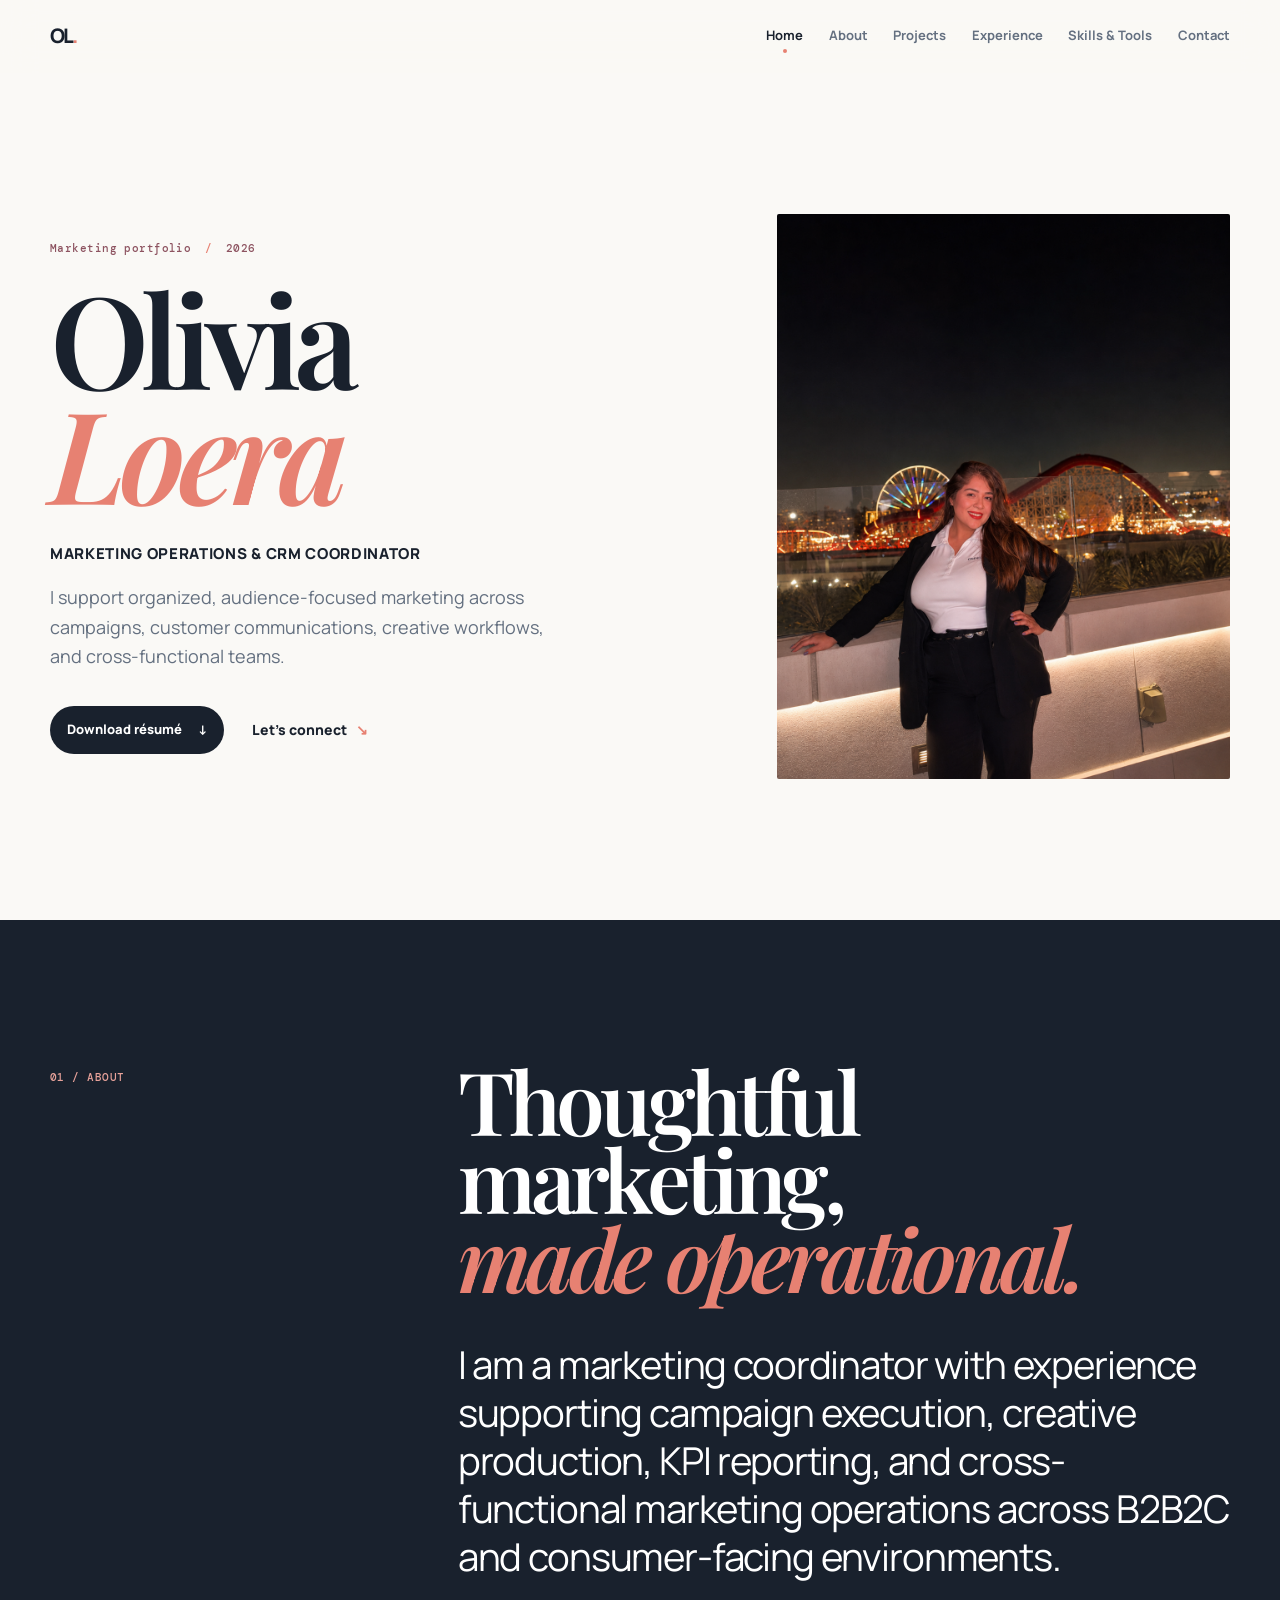
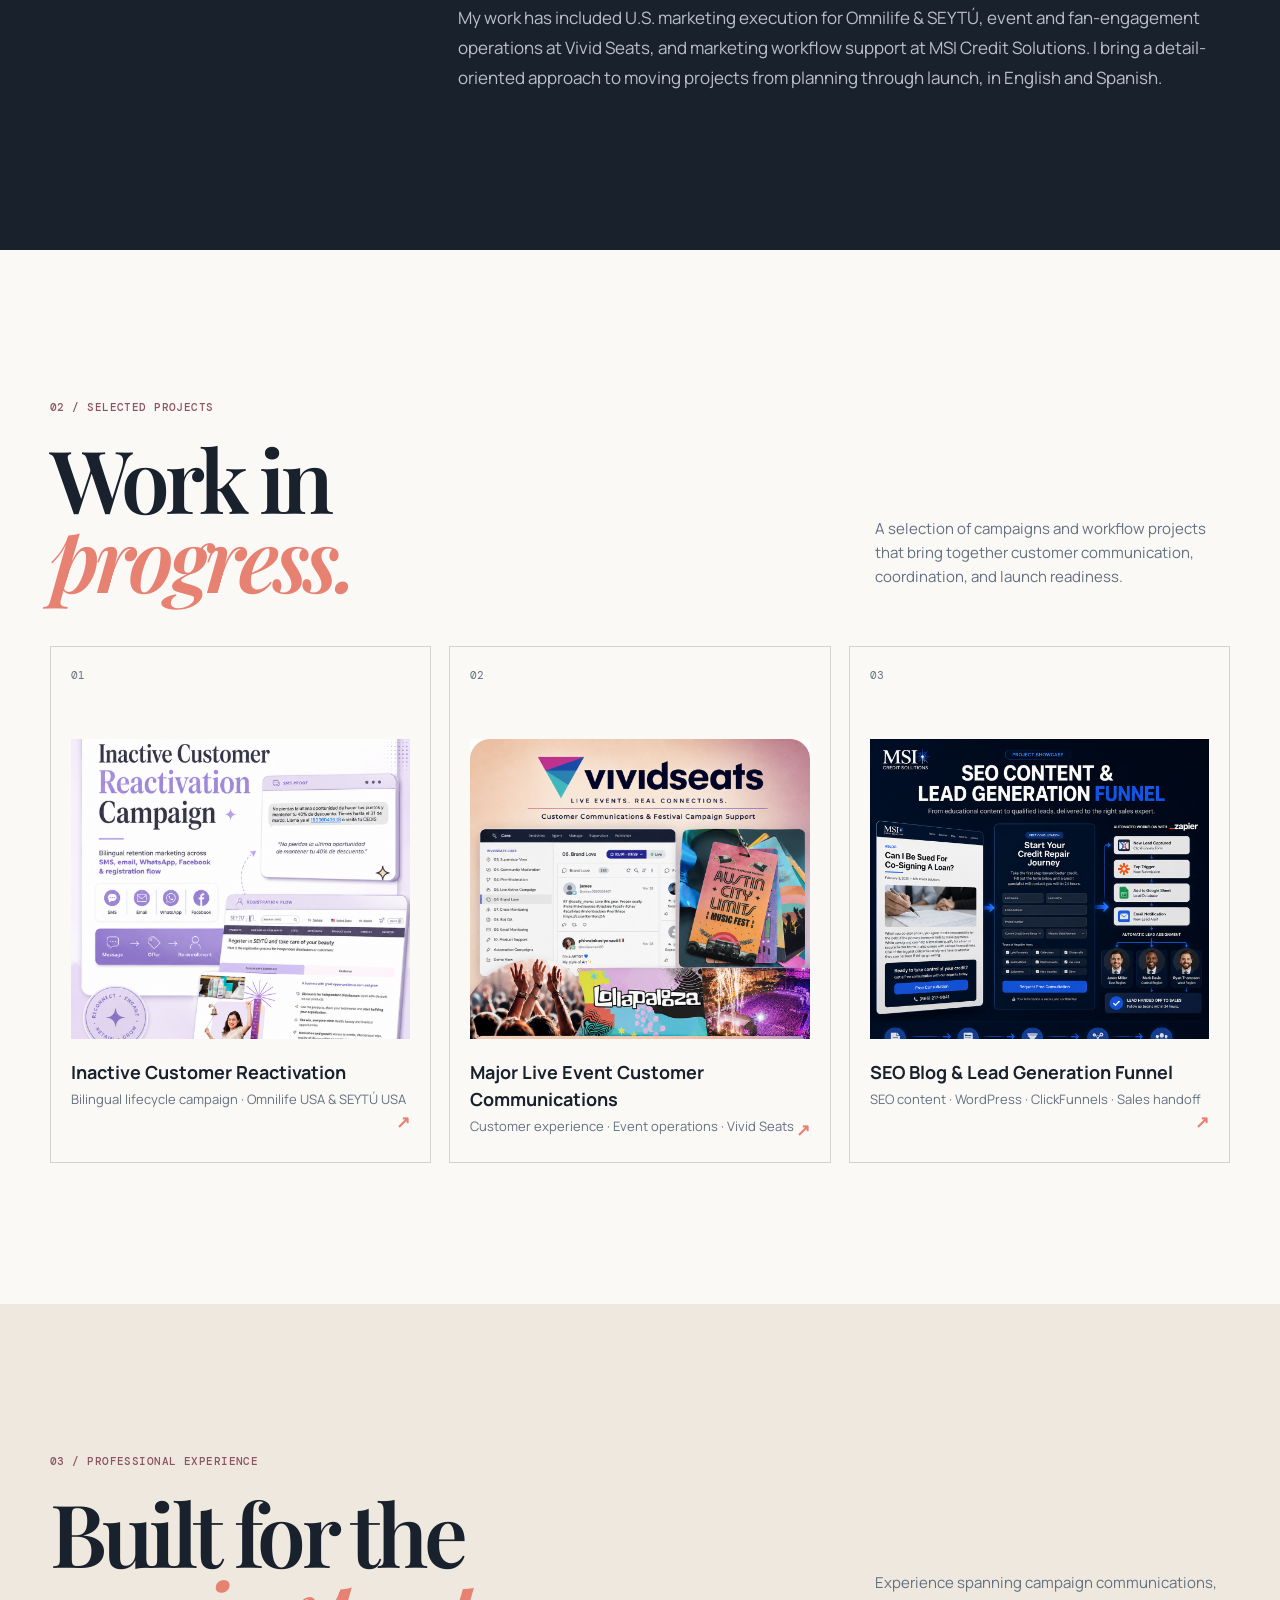
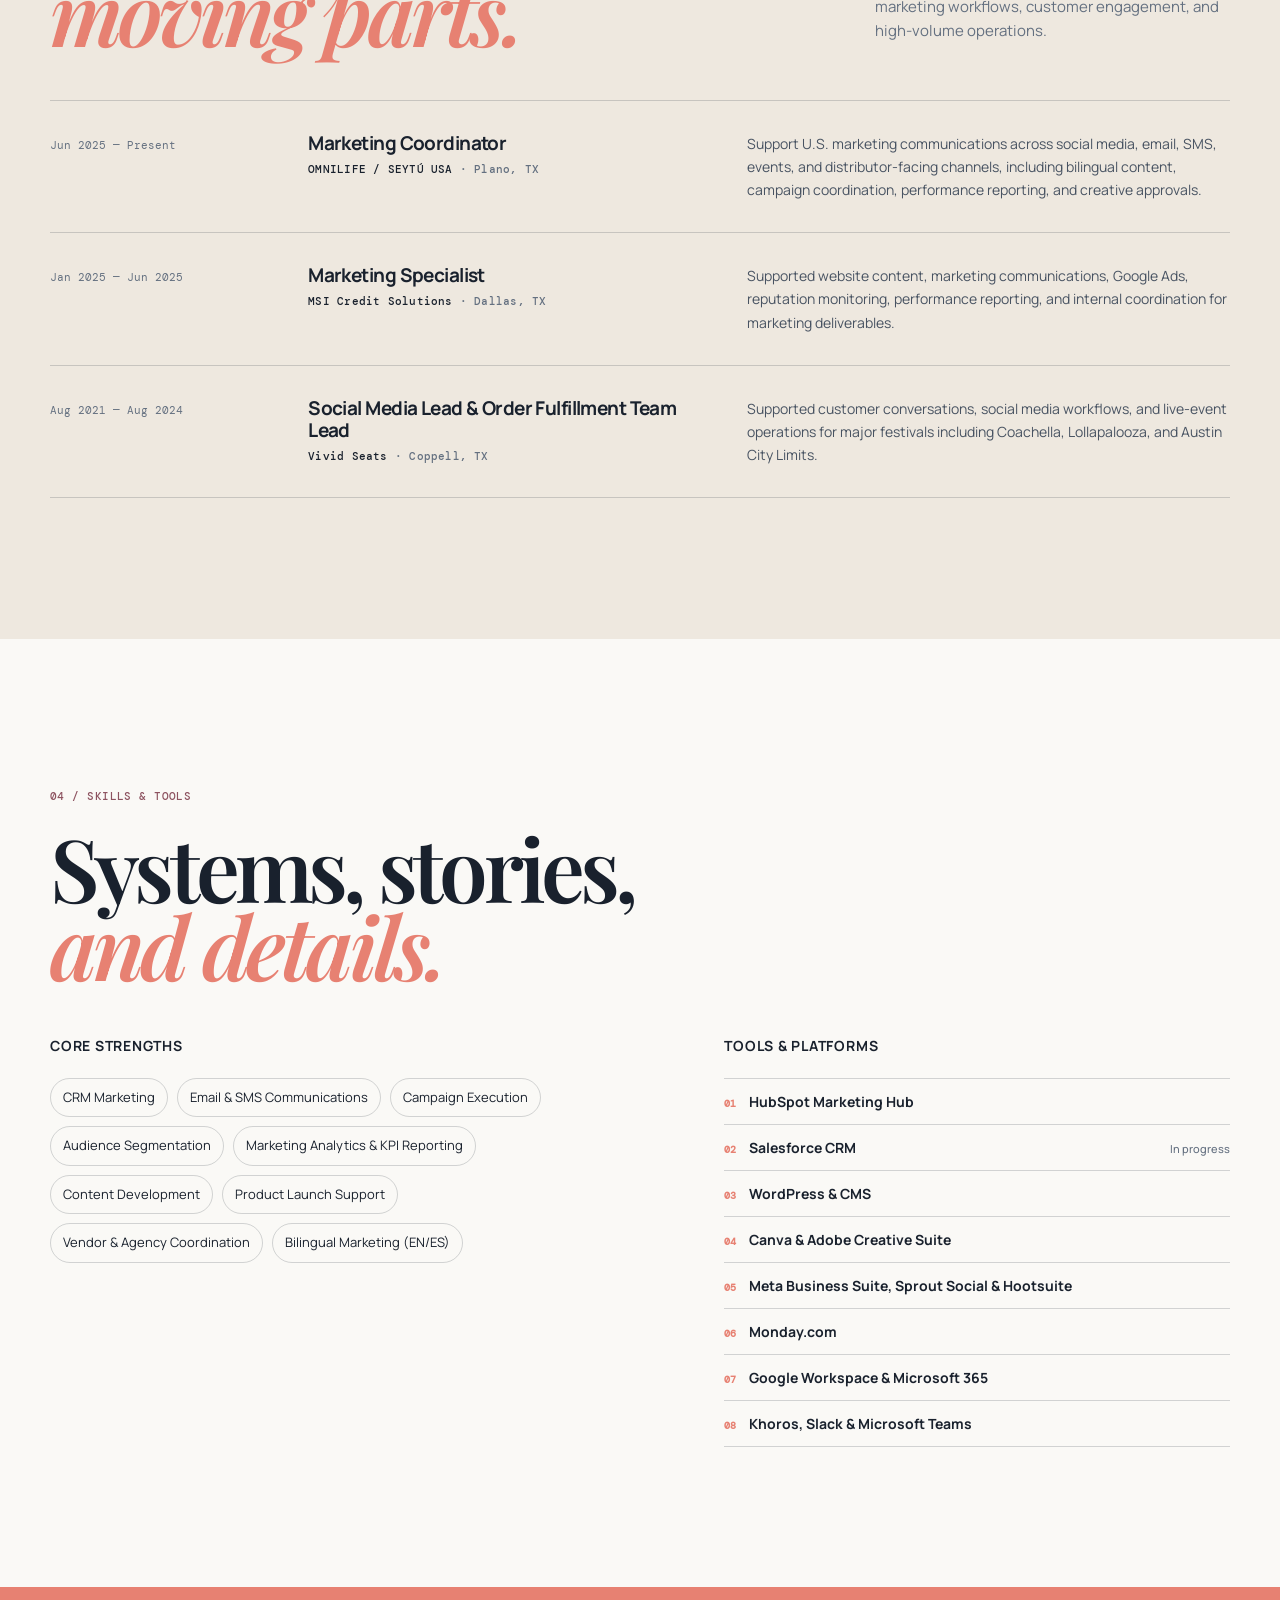
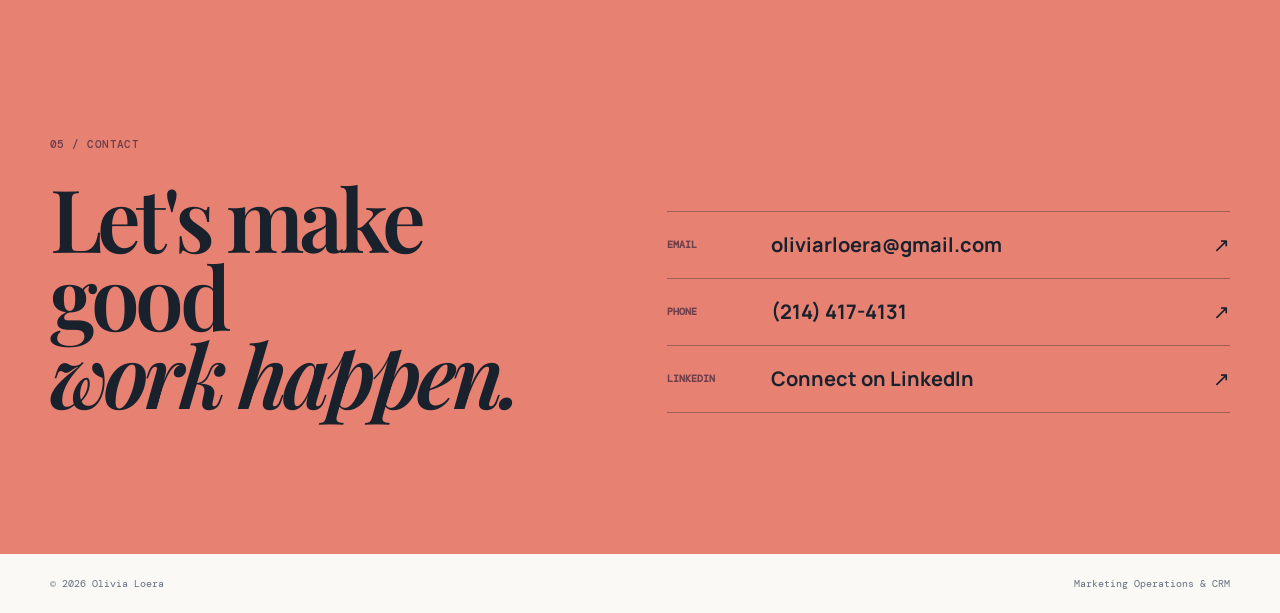
==== index.html @ 96cd4640 "Add files via upload" ====
<!doctype html>
<html lang="en">
  <head>
    <meta charset="UTF-8" />
    <meta name="viewport" content="width=device-width, initial-scale=1.0" />
    <meta
      name="description"
      content="Portfolio of Olivia Loera, Marketing Operations & CRM Coordinator."
    />
    <title>Olivia Loera | Marketing Operations & CRM Coordinator</title>
    <link rel="preconnect" href="https://fonts.googleapis.com" />
    <link rel="preconnect" href="https://fonts.gstatic.com" crossorigin />
    <link
      href="https://fonts.googleapis.com/css2?family=DM+Mono:wght@400;500&family=Manrope:wght@400;500;600;700;800&family=Playfair+Display:ital,wght@0,600;0,700;1,600&display=swap"
      rel="stylesheet"
    />
    <link rel="stylesheet" href="styles.css" />
    <script src="script.js" defer></script>
  </head>
  <body>
    <a class="skip-link" href="#home">Skip to content</a>

    <header class="site-header">
      <nav class="nav shell" aria-label="Main navigation">
        <a class="wordmark" href="#home" aria-label="Olivia Loera home">OL<span>.</span></a>
        <button class="menu-button" type="button" aria-expanded="false" aria-controls="nav-links">
          <span class="sr-only">Open menu</span>
          <span></span><span></span>
        </button>
        <div class="nav-links" id="nav-links">
          <a class="active" href="#home">Home</a>
          <a href="#about">About</a>
          <a href="#projects">Projects</a>
          <a href="#experience">Experience</a>
          <a href="#skills">Skills &amp; Tools</a>
          <a href="#contact">Contact</a>
        </div>
      </nav>
    </header>

    <main>
      <section class="hero shell section" id="home">
        <div class="hero-copy">
          <p class="eyebrow">Marketing portfolio <span aria-hidden="true">/</span> 2026</p>
          <h1>Olivia<br /><em>Loera</em></h1>
          <p class="hero-title">Marketing Operations &amp; CRM Coordinator</p>
          <p class="hero-summary">
            I support organized, audience-focused marketing across campaigns, customer communications,
            creative workflows, and cross-functional teams.
          </p>
          <div class="hero-actions">
            <a class="button button-dark" href="assets/Olivia-Loera-Resume.pdf" download>Download résumé <span aria-hidden="true">↓</span></a>
            <a class="text-link" href="#contact">Let's connect <span aria-hidden="true">↘</span></a>
          </div>
        </div>
        <div class="portrait-photo">
          <img src="assets/olivia-loera-home-photo.png" alt="Olivia Loera at a nighttime event" />
        </div>
      </section>

      <section class="about section section-ink" id="about">
        <div class="shell section-grid">
          <p class="section-number">01 / ABOUT</p>
          <div>
            <h2>Thoughtful marketing,<br /><em>made operational.</em></h2>
            <p class="large-copy">
              I am a marketing coordinator with experience supporting campaign execution, creative production,
              KPI reporting, and cross-functional marketing operations across B2B2C and consumer-facing environments.
            </p>
            <p class="body-copy">
              My work has included U.S. marketing execution for Omnilife &amp; SEYTÚ, event and fan-engagement operations
              at Vivid Seats, and marketing workflow support at MSI Credit Solutions. I bring a detail-oriented approach
              to moving projects from planning through launch, in English and Spanish.
            </p>
          </div>
        </div>
      </section>

      <section class="projects shell section" id="projects">
        <div class="section-heading">
          <div>
            <p class="section-number">02 / SELECTED PROJECTS</p>
            <h2>Work in<br /><em>progress.</em></h2>
          </div>
          <p class="section-intro">A selection of campaigns and workflow projects that bring together customer communication, coordination, and launch readiness.</p>
        </div>
        <div class="project-grid">
          <a class="project-card project-card-one" href="projects/inactive-customer-reactivation.html">
            <p class="project-index">01</p>
            <div class="project-image"><img src="assets/inactive-customer-project-cover.png" alt="Inactive Customer Reactivation Campaign cover with SMS, channel icons and registration flow" /></div>
            <h3>Inactive Customer Reactivation</h3>
            <p>Bilingual lifecycle campaign · Omnilife USA &amp; SEYTÚ USA <b aria-hidden="true">↗</b></p>
          </a>
          <a class="project-card project-card-two" href="projects/project-two.html">
            <p class="project-index">02</p>
            <div class="project-image"><img src="assets/vivid-project-cover.png" alt="Vivid Seats customer communications and festival campaign support collage" /></div>
            <h3>Major Live Event Customer Communications</h3>
            <p>Customer experience · Event operations · Vivid Seats <b aria-hidden="true">↗</b></p>
          </a>
          <a class="project-card project-card-three" href="projects/project-three.html">
            <p class="project-index">03</p>
            <div class="project-image"><img src="assets/msi-project-cover.png" alt="MSI Credit Solutions SEO content and lead generation funnel cover" /></div>
            <h3>SEO Blog &amp; Lead Generation Funnel</h3>
            <p>SEO content · WordPress · ClickFunnels · Sales handoff <b aria-hidden="true">↗</b></p>
          </a>
        </div>
      </section>

      <section class="experience section section-sand" id="experience">
        <div class="shell">
          <div class="section-heading experience-heading">
            <div>
              <p class="section-number">03 / PROFESSIONAL EXPERIENCE</p>
              <h2>Built for the<br /><em>moving parts.</em></h2>
            </div>
            <p class="section-intro">Experience spanning campaign communications, marketing workflows, customer engagement, and high-volume operations.</p>
          </div>
          <div class="experience-list">
            <article class="experience-item">
              <p class="experience-date">Jun 2025 — Present</p>
              <div>
                <h3>Marketing Coordinator</h3>
                <p class="company">OMNILIFE / SEYTÚ USA <span>· Plano, TX</span></p>
              </div>
              <p class="experience-summary">Support U.S. marketing communications across social media, email, SMS, events, and distributor-facing channels, including bilingual content, campaign coordination, performance reporting, and creative approvals.</p>
            </article>
            <article class="experience-item">
              <p class="experience-date">Jan 2025 — Jun 2025</p>
              <div>
                <h3>Marketing Specialist</h3>
                <p class="company">MSI Credit Solutions <span>· Dallas, TX</span></p>
              </div>
              <p class="experience-summary">Supported website content, marketing communications, Google Ads, reputation monitoring, performance reporting, and internal coordination for marketing deliverables.</p>
            </article>
            <article class="experience-item">
              <p class="experience-date">Aug 2021 — Aug 2024</p>
              <div>
                <h3>Social Media Lead &amp; Order Fulfillment Team Lead</h3>
                <p class="company">Vivid Seats <span>· Coppell, TX</span></p>
              </div>
              <p class="experience-summary">Supported customer conversations, social media workflows, and live-event operations for major festivals including Coachella, Lollapalooza, and Austin City Limits.</p>
            </article>
          </div>
        </div>
      </section>

      <section class="skills shell section" id="skills">
        <div class="section-heading">
          <div>
            <p class="section-number">04 / SKILLS &amp; TOOLS</p>
            <h2>Systems, stories,<br /><em>and details.</em></h2>
          </div>
        </div>
        <div class="skills-layout">
          <div class="skill-column">
            <h3>Core strengths</h3>
            <ul class="tag-list">
              <li>CRM Marketing</li><li>Email &amp; SMS Communications</li><li>Campaign Execution</li>
              <li>Audience Segmentation</li><li>Marketing Analytics &amp; KPI Reporting</li>
              <li>Content Development</li><li>Product Launch Support</li><li>Vendor &amp; Agency Coordination</li>
              <li>Bilingual Marketing (EN/ES)</li>
            </ul>
          </div>
          <div class="skill-column">
            <h3>Tools &amp; platforms</h3>
            <ul class="tool-list">
              <li><span>01</span> HubSpot Marketing Hub</li>
              <li><span>02</span> Salesforce CRM <small>In progress</small></li>
              <li><span>03</span> WordPress &amp; CMS</li>
              <li><span>04</span> Canva &amp; Adobe Creative Suite</li>
              <li><span>05</span> Meta Business Suite, Sprout Social &amp; Hootsuite</li>
              <li><span>06</span> Monday.com</li>
              <li><span>07</span> Google Workspace &amp; Microsoft 365</li>
              <li><span>08</span> Khoros, Slack &amp; Microsoft Teams</li>
            </ul>
          </div>
        </div>
      </section>

      <section class="contact section section-coral" id="contact">
        <div class="shell contact-grid">
          <div>
            <p class="section-number">05 / CONTACT</p>
            <h2>Let's make good<br /><em>work happen.</em></h2>
          </div>
          <div class="contact-links">
            <a href="mailto:oliviarloera@gmail.com"><span>Email</span>oliviarloera@gmail.com <b aria-hidden="true">↗</b></a>
            <a href="tel:+12144174131"><span>Phone</span>(214) 417-4131 <b aria-hidden="true">↗</b></a>
            <a href="https://www.linkedin.com/in/olivialoera/" target="_blank" rel="noreferrer"><span>LinkedIn</span>Connect on LinkedIn <b aria-hidden="true">↗</b></a>
          </div>
        </div>
      </section>
    </main>

    <footer class="footer shell"><span>© <span id="year"></span> Olivia Loera</span><span>Marketing Operations &amp; CRM</span></footer>
  </body>
</html>
---- styles.css ----
:root { --ink:#19212d; --paper:#faf9f6; --sand:#eee8df; --coral:#e78172; --plum:#8d5360; --line:rgba(25,33,45,.18); --muted:#647080; }
* { box-sizing:border-box; }
html { scroll-behavior:smooth; scroll-padding-top:88px; }
body { margin:0; background:var(--paper); color:var(--ink); font-family:Manrope,Arial,sans-serif; font-size:16px; line-height:1.5; }
a { color:inherit; text-decoration:none; }
.shell { width:min(1180px, calc(100% - 48px)); margin-inline:auto; }
.section { padding-block:clamp(84px, 11vw, 154px); }
.skip-link { position:absolute; left:-999px; top:0; z-index:10; background:var(--ink); color:white; padding:12px 16px; }
.skip-link:focus { left:12px; top:12px; }
.site-header { position:sticky; z-index:5; top:0; background:rgba(250,249,246,.9); border-bottom:1px solid transparent; backdrop-filter:blur(16px); }
.site-header.scrolled { border-color:var(--line); }
.nav { min-height:72px; display:flex; align-items:center; justify-content:space-between; gap:20px; }
.wordmark { font-weight:800; letter-spacing:-.1em; font-size:20px; }.wordmark span { color:var(--coral); }
.nav-links { display:flex; align-items:center; gap:clamp(14px,2vw,28px); font-size:13px; font-weight:700; }.nav-links a { color:var(--muted); padding-block:7px; position:relative; }.nav-links a::after { content:""; width:4px; height:4px; background:transparent; border-radius:50%; position:absolute; bottom:0; left:50%; transform:translateX(-50%); }.nav-links a.active { color:var(--ink); }.nav-links a.active::after { background:var(--coral); }
.menu-button { display:none; }
.hero { min-height:calc(100vh - 72px); display:grid; grid-template-columns:1.15fr .85fr; align-items:center; gap:clamp(46px,9vw,140px); }
.eyebrow,.section-number { font-family:"DM Mono",monospace; font-size:11px; font-weight:500; letter-spacing:.04em; }.eyebrow { color:var(--plum); margin:0 0 24px; }.eyebrow span { color:var(--coral); margin-inline:6px; }
h1,h2,h3,p { margin-top:0; }h1,h2 { font-family:"Playfair Display",Georgia,serif; font-weight:600; letter-spacing:-.055em; line-height:.9; }h1 { font-size:clamp(68px,10vw,142px); margin-bottom:32px; }h1 em,h2 em { color:var(--coral); font-style:italic; }h2 { font-size:clamp(45px,6.8vw,88px); margin-bottom:0; }
.hero-title { font-size:15px; font-weight:800; text-transform:uppercase; letter-spacing:.045em; margin-bottom:18px; }.hero-summary { max-width:520px; color:var(--muted); font-size:18px; line-height:1.65; }.hero-actions { display:flex; align-items:center; gap:28px; margin-top:34px; }.button { display:inline-flex; gap:16px; align-items:center; padding:14px 17px; border-radius:100px; font-size:13px; font-weight:800; }.button-dark { background:var(--ink); color:#fff; }.button-dark:hover { background:var(--plum); }.text-link { font-weight:800; font-size:14px; }.text-link span { color:var(--coral); margin-left:6px; }
.portrait-photo { aspect-ratio:4/5; max-height:610px; border-radius:2px; overflow:hidden; background:#d5d8d6; }.portrait-photo img { display:block; width:100%; height:100%; object-fit:cover; object-position:52% 56%; }
.section-ink { background:var(--ink); color:white; }.section-grid { display:grid; grid-template-columns:1fr 2.1fr; gap:40px; }.section-number { margin:8px 0 0; color:var(--plum); }.section-ink .section-number { color:#e8a29a; }.large-copy { font-size:clamp(24px,3vw,40px); letter-spacing:-.03em; line-height:1.25; max-width:900px; margin:45px 0 22px; }.body-copy { max-width:760px; color:#b9c0c9; font-size:17px; line-height:1.75; }
.section-heading { display:flex; align-items:end; justify-content:space-between; gap:48px; margin-bottom:50px; }.section-heading .section-number { margin-bottom:24px; }.section-intro { max-width:355px; margin:0 0 7px; color:var(--muted); font-size:15px; line-height:1.6; }
.project-grid { display:grid; grid-template-columns:repeat(3,1fr); gap:18px; }.project-card { display:block; border:1px solid var(--line); padding:20px; min-width:0; transition:transform .2s ease, box-shadow .2s ease; }.project-card:hover { transform:translateY(-5px); box-shadow:7px 7px 0 var(--ink); }.project-index { font-family:"DM Mono",monospace; font-size:11px; margin-bottom:55px; color:var(--muted); }.project-empty,.project-image { aspect-ratio:1.13; display:flex; flex-direction:column; justify-content:space-between; padding:18px; margin-bottom:20px; overflow:hidden; }.project-card-one .project-image { padding:0; background:#e6b5a5; }.project-image img { width:100%; height:100%; object-fit:cover; object-position:center; }.project-card-two .project-empty { background:#b6c6c2; }.project-card-three .project-empty { background:#d9c3a4; }.project-empty span { font-family:"DM Mono",monospace; font-size:10px; text-transform:uppercase; letter-spacing:.06em; }.project-empty strong { font-family:"Playfair Display",Georgia,serif; font-weight:600; line-height:.9; letter-spacing:-.05em; font-size:clamp(34px,4vw,55px); }.project-card h3 { font-size:18px; margin-bottom:4px; }.project-card > p:last-child { margin:0; font-size:13px; color:var(--muted); }.project-card > p:last-child b { color:var(--coral); float:right; font-size:17px; }
.case-page { background:var(--ink); color:white; min-height:100vh; }.case-page .site-header { background:rgba(25,33,45,.9); }.case-page .nav-links a,.case-page .wordmark { color:white; }.case-page .wordmark span { color:var(--coral); }.case-page .nav-links a::after { background:transparent; }.case-page .nav-links a:hover { color:#e8a29a; }.case-back { display:inline-flex; align-items:center; gap:9px; margin:44px 0 clamp(38px,7vw,88px); color:#d6dce2; font-family:"DM Mono",monospace; font-size:11px; }.case-back:hover { color:#e8a29a; }.case-hero { display:grid; grid-template-columns:.8fr 1.4fr 1fr; gap:clamp(25px,4vw,60px); padding-bottom:clamp(44px,7vw,86px); border-bottom:1px solid rgba(255,255,255,.22); }.case-hero .section-number { color:#e8a29a; margin:7px 0 0; }.case-hero h1 { font-size:clamp(45px,6.5vw,94px); margin:0; }.case-hero h1 em { color:#e8a29a; }.case-lead { color:#c7ced6; line-height:1.75; font-size:16px; margin:0; align-self:end; }.case-facts { display:grid; grid-template-columns:repeat(3,1fr); gap:30px; padding-block:36px; border-bottom:1px solid rgba(255,255,255,.22); }.case-facts span,.case-footer span,.case-journey span { display:block; color:#e8a29a; font-family:"DM Mono",monospace; font-size:10px; letter-spacing:.06em; text-transform:uppercase; margin-bottom:12px; }.case-facts p,.case-footer p { color:#d7dce2; font-size:14px; line-height:1.65; margin:0; }.case-role { display:grid; grid-template-columns:.8fr 2.4fr; gap:30px; padding-block:38px; border-bottom:1px solid rgba(255,255,255,.22); }.case-role h2 { font-family:"DM Mono",monospace; font-size:10px; letter-spacing:.06em; text-transform:uppercase; color:#e8a29a; margin:0; }.case-role ul { padding-left:19px; margin:0; display:grid; grid-template-columns:repeat(2,1fr); gap:12px 30px; color:#d7dce2; font-size:14px; line-height:1.6; }.case-journey { padding-block:38px; border-bottom:1px solid rgba(255,255,255,.22); }.case-journey strong { display:block; font-size:clamp(18px,2.3vw,28px); line-height:1.4; letter-spacing:-.035em; }.case-journey b { color:#e8a29a; margin-inline:8px; }.case-assets { display:grid; grid-template-columns:.7fr 1.3fr; gap:28px; padding-block:46px; }.case-assets figure { margin:0; }.case-assets img { width:100%; max-height:500px; display:block; object-fit:cover; object-position:top; }.case-assets .sms-asset img { object-fit:contain; background:#8b63dd; }.case-assets figcaption { color:#abb5c0; font-size:12px; line-height:1.55; margin-top:11px; }.case-footer { display:grid; grid-template-columns:1fr 1fr; gap:52px; border-top:1px solid rgba(255,255,255,.22); padding:37px 0 80px; }.coming-soon { min-height:calc(100vh - 72px); display:grid; place-items:center; text-align:center; }.coming-soon .section-number { color:#e8a29a; }.coming-soon h1 { font-size:clamp(58px,9vw,122px); margin:20px 0; }.coming-soon p { max-width:470px; color:#c7ced6; margin-inline:auto; }.coming-soon .button { margin-top:20px; background:#e8a29a; color:var(--ink); }
.case-results { display:grid; grid-template-columns:1.45fr 1fr 1fr; gap:18px; padding-block:46px; border-bottom:1px solid rgba(255,255,255,.22); }.case-results span,.case-message span { display:block; color:#e8a29a; font-family:"DM Mono",monospace; font-size:10px; letter-spacing:.06em; text-transform:uppercase; margin-bottom:15px; }.case-results h2,.case-message h2 { font-size:clamp(30px,4vw,55px); margin:0; }.case-results h2 em,.case-message h2 em { color:#e8a29a; }.result-card { padding:23px; background:#e8a29a; color:var(--ink); align-self:end; }.result-card strong { display:block; font-family:"Playfair Display",Georgia,serif; letter-spacing:-.06em; font-size:clamp(48px,6vw,75px); line-height:.9; }.result-card p { font-size:12px; font-weight:800; line-height:1.4; margin:13px 0 0; }.case-message { display:grid; grid-template-columns:.9fr 1.5fr; gap:50px; padding-block:46px; border-bottom:1px solid rgba(255,255,255,.22); }.case-message > div:last-child > p { color:#d7dce2; line-height:1.75; font-size:15px; margin:0; }.case-message blockquote { border-left:2px solid #e8a29a; color:white; font-family:"Playfair Display",Georgia,serif; font-size:clamp(18px,2vw,25px); font-style:italic; line-height:1.35; margin:28px 0 0; padding-left:20px; }
.visual-placeholder-grid { grid-template-columns:repeat(2,1fr); }.visual-placeholder { min-height:330px; border:1px dashed rgba(255,255,255,.34); background:linear-gradient(135deg, rgba(232,162,154,.18), rgba(255,255,255,.06)); padding:24px; display:flex; flex-direction:column; justify-content:space-between; }.visual-placeholder span { color:#e8a29a; font-family:"DM Mono",monospace; font-size:10px; letter-spacing:.06em; text-transform:uppercase; }.visual-placeholder strong { display:block; max-width:330px; font-family:"Playfair Display",Georgia,serif; font-size:clamp(32px,4vw,58px); font-weight:600; letter-spacing:-.055em; line-height:.95; }.visual-placeholder figcaption { color:#c7ced6; font-size:13px; line-height:1.55; margin:0; }
.vivid-visuals { grid-template-columns:1fr 1fr; align-items:start; }.vivid-visuals .wide-visual { grid-column:1 / -1; }.vivid-visuals img { border:1px solid rgba(255,255,255,.14); background:white; }.vivid-visuals .wide-visual img { max-height:620px; }.workflow-card { border:1px solid rgba(255,255,255,.22); background:linear-gradient(135deg, rgba(232,162,154,.2), rgba(255,255,255,.055)); padding:28px; }.workflow-card span { display:block; color:#e8a29a; font-family:"DM Mono",monospace; font-size:10px; letter-spacing:.06em; text-transform:uppercase; margin-bottom:18px; }.workflow-card h2 { font-size:clamp(33px,4vw,58px); margin-bottom:22px; }.workflow-card h2 em { color:#e8a29a; }.workflow-path { color:white; font-weight:800; line-height:1.5; margin-bottom:26px; }.workflow-card ol { list-style:none; counter-reset:workflow; padding:0; margin:0; display:grid; gap:15px; }.workflow-card li { counter-increment:workflow; display:grid; grid-template-columns:34px 1fr; gap:13px; }.workflow-card li::before { content:counter(workflow, decimal-leading-zero); color:#e8a29a; font-family:"DM Mono",monospace; font-size:11px; margin-top:3px; }.workflow-card strong { display:block; font-size:14px; margin-bottom:3px; }.workflow-card p { color:#c7ced6; font-size:13px; line-height:1.55; margin:0; }
.section-sand { background:var(--sand); }.experience-list { border-top:1px solid var(--line); }.experience-item { display:grid; grid-template-columns:.75fr 1.35fr 1.6fr; gap:32px; padding:31px 0; border-bottom:1px solid var(--line); }.experience-date { color:var(--muted); font-family:"DM Mono",monospace; font-size:11px; margin:5px 0 0; }.experience-item h3 { font-size:19px; letter-spacing:-.03em; line-height:1.2; margin-bottom:6px; }.company { font-family:"DM Mono",monospace; font-size:11px; font-weight:500; letter-spacing:.02em; margin:0; }.company span { color:var(--muted); }.experience-summary { margin:0; color:#485362; font-size:14px; line-height:1.65; }
.skills-layout { display:grid; grid-template-columns:1.05fr .95fr; gap:clamp(40px,9vw,150px); }.skill-column h3 { font-size:14px; text-transform:uppercase; letter-spacing:.055em; margin-bottom:22px; }.tag-list { display:flex; flex-wrap:wrap; gap:9px; padding:0; margin:0; list-style:none; }.tag-list li { border:1px solid var(--line); border-radius:100px; font-size:13px; padding:9px 12px; }.tool-list { list-style:none; padding:0; margin:0; border-top:1px solid var(--line); }.tool-list li { display:flex; align-items:baseline; gap:13px; border-bottom:1px solid var(--line); padding:12px 0; font-size:14px; font-weight:700; }.tool-list span { font-family:"DM Mono",monospace; color:var(--coral); font-size:10px; }.tool-list small { color:var(--muted); font-size:11px; font-weight:500; margin-left:auto; }
.section-coral { background:var(--coral); }.contact-grid { display:grid; grid-template-columns:1fr 1.05fr; gap:80px; }.section-coral .section-number { color:#693d4a; margin-bottom:25px; }.section-coral h2 em { color:var(--ink); }.contact-links { align-self:end; border-top:1px solid rgba(25,33,45,.35); }.contact-links a { display:grid; grid-template-columns:90px 1fr auto; gap:14px; align-items:center; padding:18px 0; border-bottom:1px solid rgba(25,33,45,.35); font-weight:700; font-size:clamp(15px,1.7vw,20px); }.contact-links span { font-family:"DM Mono",monospace; font-size:10px; text-transform:uppercase; color:#6e3f4b; }.contact-links b { font-weight:500; }.contact-links a:hover { color:white; }
.footer { display:flex; justify-content:space-between; padding-block:22px; font-family:"DM Mono",monospace; font-size:10px; color:var(--muted); }
.sr-only { position:absolute; width:1px; height:1px; overflow:hidden; clip:rect(0,0,0,0); white-space:nowrap; }
@media (max-width:760px) { .shell { width:min(100% - 36px, 600px); }.nav { min-height:64px; }.menu-button { display:flex; border:0; background:none; padding:8px 0 8px 8px; flex-direction:column; gap:5px; }.menu-button span:not(.sr-only) { display:block; width:22px; height:1.5px; background:var(--ink); }.nav-links { display:none; position:absolute; top:64px; left:0; right:0; background:var(--paper); padding:16px 18px 20px; border-bottom:1px solid var(--line); flex-direction:column; align-items:flex-start; gap:8px; }.nav-links.open { display:flex; }.nav-links a::after { left:-9px; bottom:50%; transform:translateY(50%); }.hero { grid-template-columns:1fr; min-height:auto; gap:48px; padding-block:62px 84px; }.hero-copy { max-width:540px; }.portrait-photo { width:100%; max-width:500px; justify-self:end; }.section-grid,.contact-grid { grid-template-columns:1fr; gap:25px; }.section-heading { display:block; }.section-heading .section-intro { margin-top:24px; }.project-grid { grid-template-columns:1fr; }.project-card { display:grid; grid-template-columns:42px 1fr; column-gap:14px; }.project-index { grid-row:1/4; margin:2px 0 0; }.project-empty,.project-image { margin-bottom:17px; }.project-card h3,.project-card > p:last-child { grid-column:2; }.project-case-study { margin-top:48px; padding:26px 20px; }.case-study-intro,.case-study-facts,.case-study-role,.case-assets,.case-study-footer { grid-template-columns:1fr; gap:22px; }.case-study-intro { padding-bottom:32px; }.case-study-facts,.case-study-role { padding-block:28px; }.case-study-role ul { grid-template-columns:1fr; }.journey b { display:block; height:8px; opacity:0; }.case-assets { padding-block:32px; }.experience-item { grid-template-columns:1fr; gap:12px; padding:26px 0; }.experience-date { margin:0; }.skills-layout { grid-template-columns:1fr; gap:44px; }.contact-links a { grid-template-columns:1fr auto; }.contact-links span { grid-column:1/-1; margin-bottom:-11px; }.footer { flex-direction:column; gap:6px; }.section { padding-block:76px; } }
@media (max-width:760px) { .case-page .nav-links { display:none; }.case-hero,.case-facts,.case-role,.case-assets,.case-footer { grid-template-columns:1fr; gap:24px; }.case-hero { padding-bottom:38px; }.case-role ul { grid-template-columns:1fr; }.case-facts,.case-role { padding-block:30px; }.case-journey b { display:block; height:8px; opacity:0; }.case-assets { padding-block:32px; }.case-footer { padding-bottom:55px; } }
@media (max-width:760px) { .case-results,.case-message { grid-template-columns:1fr; gap:20px; }.case-results,.case-message { padding-block:32px; }.result-card { padding:22px; }.case-message blockquote { margin-top:22px; } }
@media (max-width:760px) { .visual-placeholder-grid { grid-template-columns:1fr; }.visual-placeholder { min-height:260px; } }
@media (max-width:760px) { .vivid-visuals { grid-template-columns:1fr; }.vivid-visuals .wide-visual { grid-column:auto; }.workflow-card { padding:22px; } }
.project-card-two .project-image { padding:0; background:#e8d0c2; }
.project-card-two .project-image img { object-position:center top; }
.vivid-visuals .wide-visual img { max-height:720px; }
.vivid-visuals .workflow-visual img { max-height:none; object-fit:contain; background:#111b2a; }
.button-light { background:#e8a29a; color:var(--ink); margin-top:24px; }
.msi-visuals { grid-template-columns:1fr; }
.msi-visuals .wide-visual { grid-column:1 / -1; }
.msi-visuals img { border:1px solid rgba(255,255,255,.14); background:#071426; max-height:none; object-fit:contain; }
.project-card-three .project-image { padding:0; background:#071426; }
.project-card-three .project-image img { object-position:center top; }
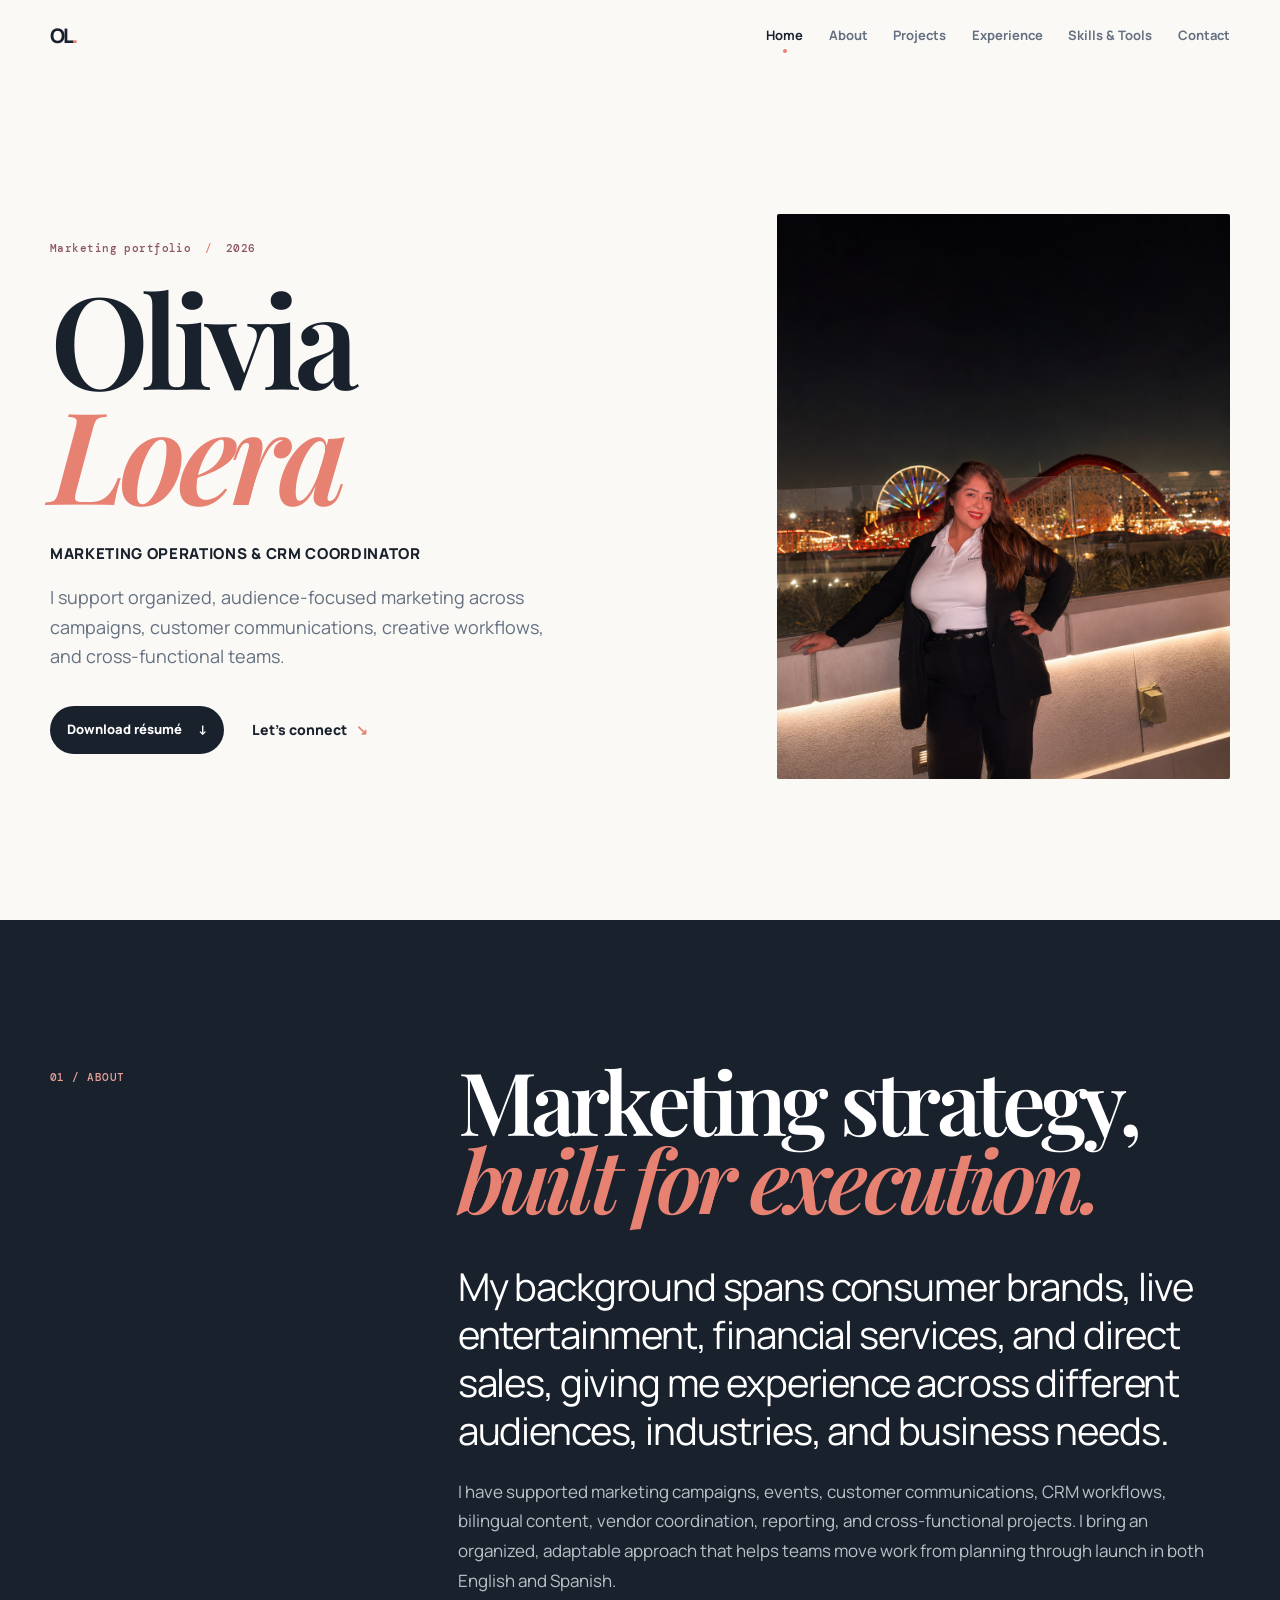
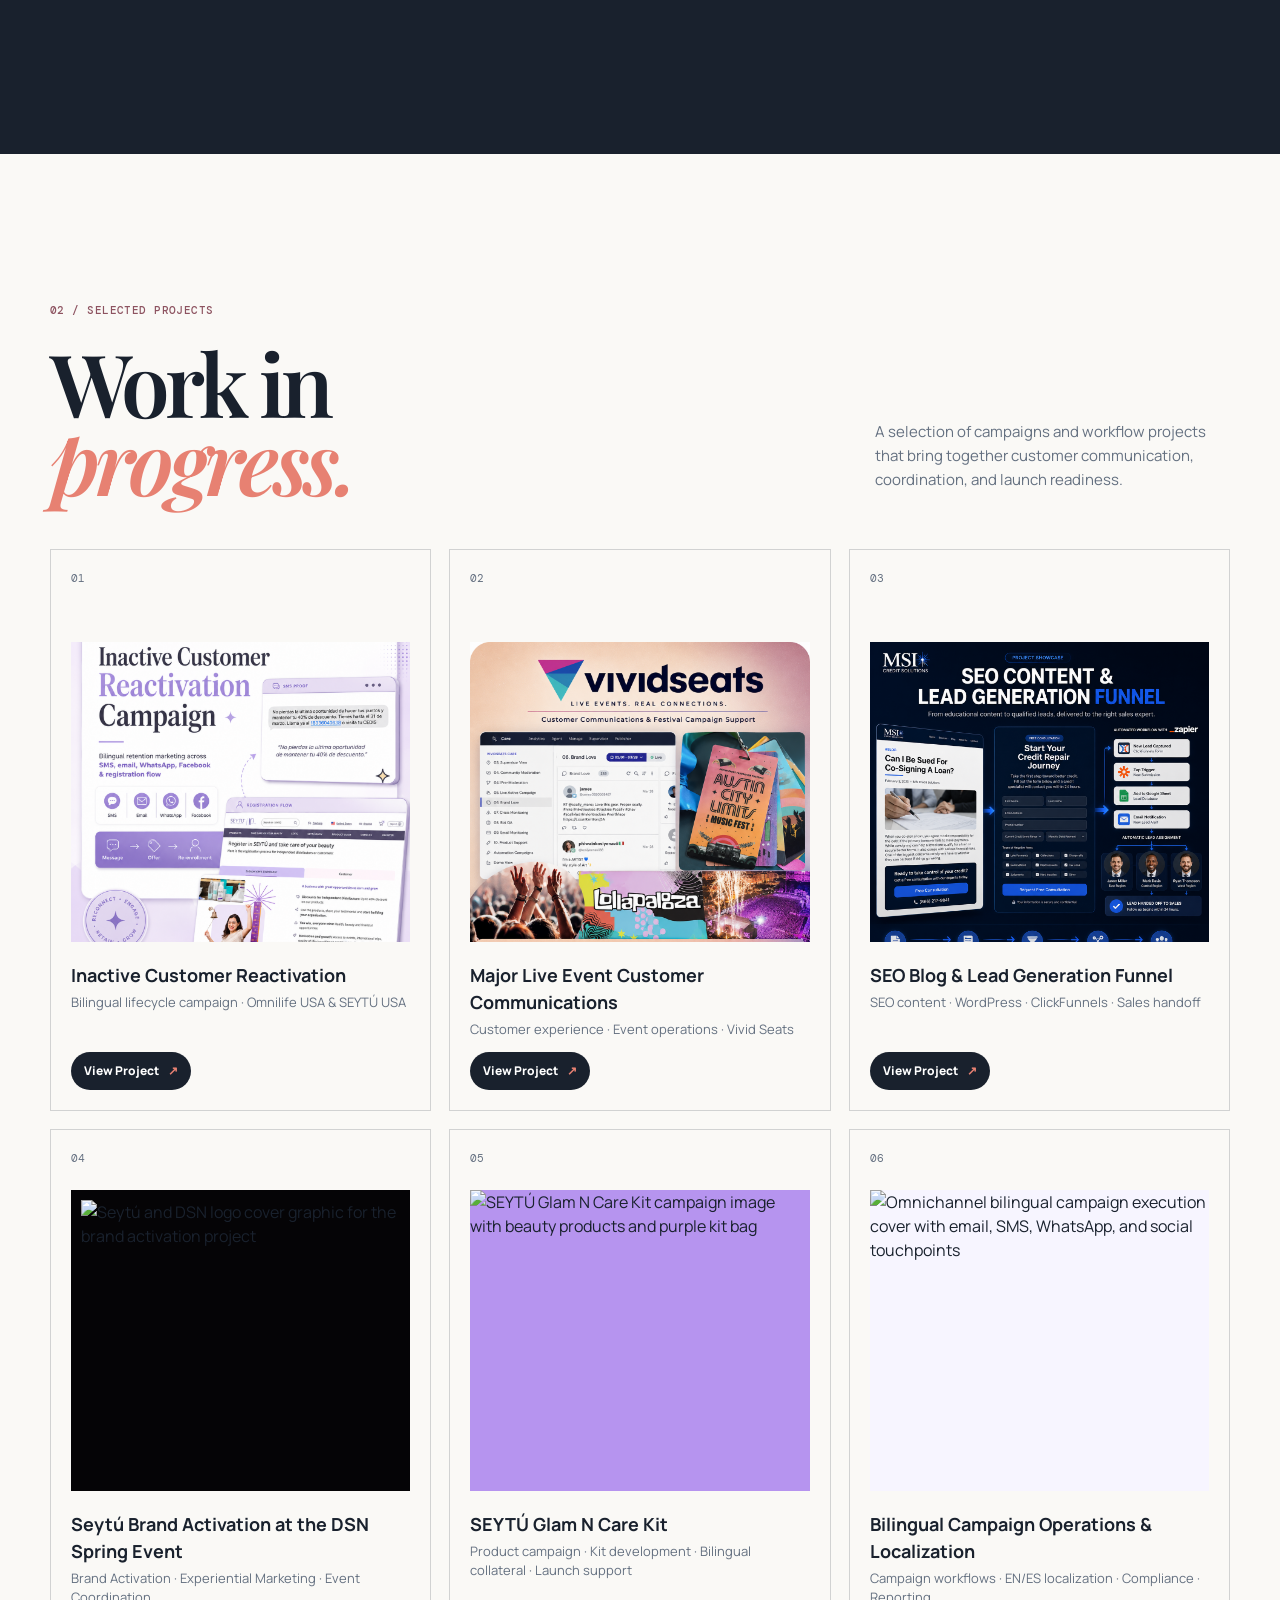
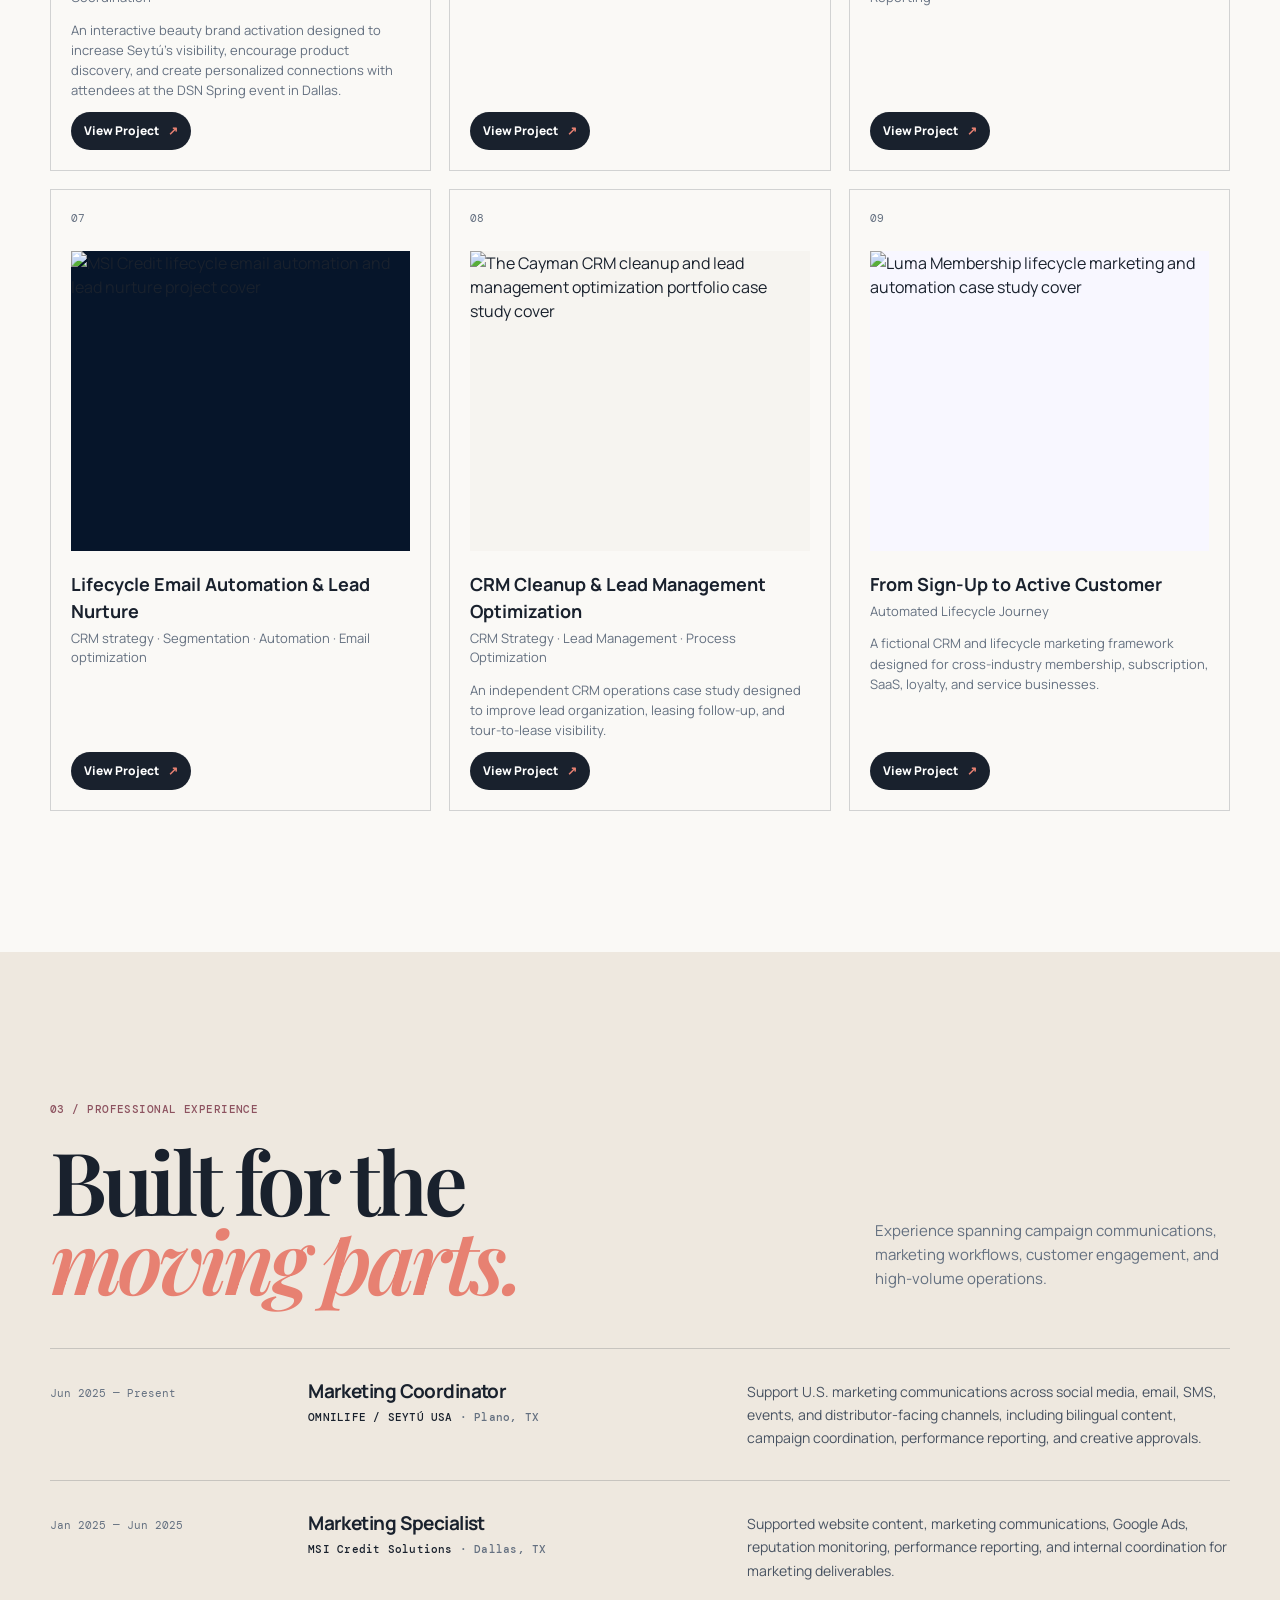
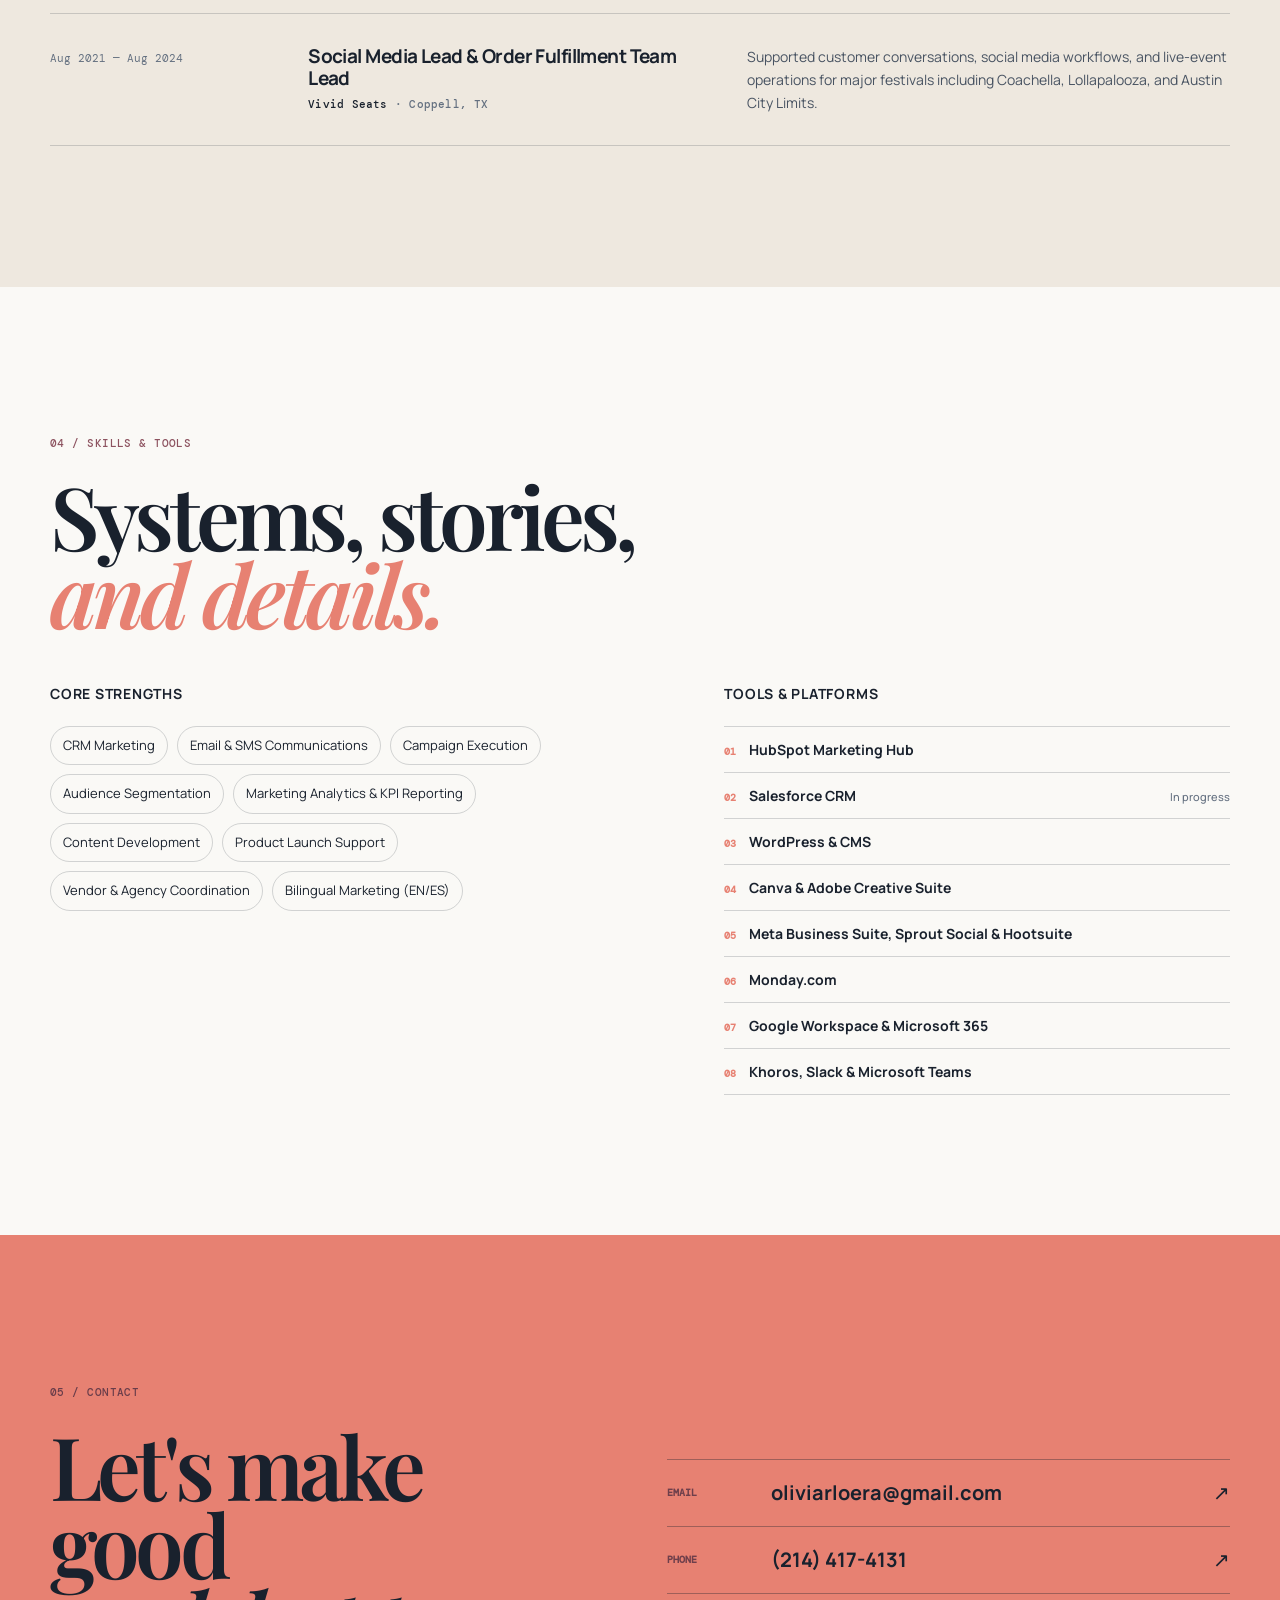
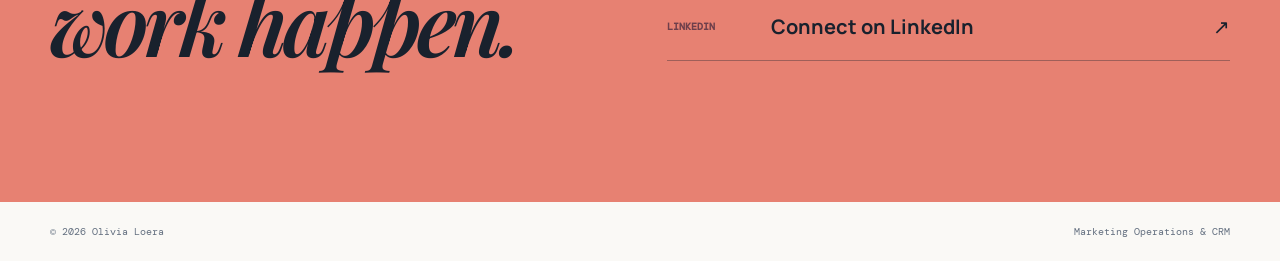
==== commit e969c0fa: "Add files via upload" ====
--- a/index.html
+++ b/index.html
@@ -62,15 +62,15 @@
         <div class="shell section-grid">
           <p class="section-number">01 / ABOUT</p>
           <div>
-            <h2>Thoughtful marketing,<br /><em>made operational.</em></h2>
+            <h2>Marketing strategy,<br /><em>built for execution.</em></h2>
             <p class="large-copy">
-              I am a marketing coordinator with experience supporting campaign execution, creative production,
-              KPI reporting, and cross-functional marketing operations across B2B2C and consumer-facing environments.
+              My background spans consumer brands, live entertainment, financial services, and direct sales, giving me
+              experience across different audiences, industries, and business needs.
             </p>
             <p class="body-copy">
-              My work has included U.S. marketing execution for Omnilife &amp; SEYTÚ, event and fan-engagement operations
-              at Vivid Seats, and marketing workflow support at MSI Credit Solutions. I bring a detail-oriented approach
-              to moving projects from planning through launch, in English and Spanish.
+              I have supported marketing campaigns, events, customer communications, CRM workflows, bilingual content,
+              vendor coordination, reporting, and cross-functional projects. I bring an organized, adaptable approach
+              that helps teams move work from planning through launch in both English and Spanish.
             </p>
           </div>
         </div>
@@ -89,19 +89,67 @@
             <p class="project-index">01</p>
             <div class="project-image"><img src="assets/inactive-customer-project-cover.png" alt="Inactive Customer Reactivation Campaign cover with SMS, channel icons and registration flow" /></div>
             <h3>Inactive Customer Reactivation</h3>
-            <p>Bilingual lifecycle campaign · Omnilife USA &amp; SEYTÚ USA <b aria-hidden="true">↗</b></p>
+            <p>Bilingual lifecycle campaign · Omnilife USA &amp; SEYTÚ USA</p>
+            <span class="project-button">View Project <b aria-hidden="true">↗</b></span>
           </a>
           <a class="project-card project-card-two" href="projects/project-two.html">
             <p class="project-index">02</p>
             <div class="project-image"><img src="assets/vivid-project-cover.png" alt="Vivid Seats customer communications and festival campaign support collage" /></div>
             <h3>Major Live Event Customer Communications</h3>
-            <p>Customer experience · Event operations · Vivid Seats <b aria-hidden="true">↗</b></p>
+            <p>Customer experience · Event operations · Vivid Seats</p>
+            <span class="project-button">View Project <b aria-hidden="true">↗</b></span>
           </a>
           <a class="project-card project-card-three" href="projects/project-three.html">
             <p class="project-index">03</p>
             <div class="project-image"><img src="assets/msi-project-cover.png" alt="MSI Credit Solutions SEO content and lead generation funnel cover" /></div>
             <h3>SEO Blog &amp; Lead Generation Funnel</h3>
-            <p>SEO content · WordPress · ClickFunnels · Sales handoff <b aria-hidden="true">↗</b></p>
+            <p>SEO content · WordPress · ClickFunnels · Sales handoff</p>
+            <span class="project-button">View Project <b aria-hidden="true">↗</b></span>
+          </a>
+          <a class="project-card project-card-four project-card-detailed" href="projects/sey-tu-dsn-brand-activation.html">
+            <p class="project-index">04</p>
+            <div class="project-image"><img src="assets/seytu-dsn-project-cover.png" alt="Seytú and DSN logo cover graphic for the brand activation project" /></div>
+            <h3>Seytú Brand Activation at the DSN Spring Event</h3>
+            <p>Brand Activation · Experiential Marketing · Event Coordination</p>
+            <p class="project-description">An interactive beauty brand activation designed to increase Seytú’s visibility, encourage product discovery, and create personalized connections with attendees at the DSN Spring event in Dallas.</p>
+            <span class="project-button">View Project <b aria-hidden="true">↗</b></span>
+          </a>
+          <a class="project-card project-card-five project-card-detailed" href="projects/seytu-glam-n-care-kit.html">
+            <p class="project-index">05</p>
+            <div class="project-image"><img src="assets/sey-tu-kit-hero.png" alt="SEYTÚ Glam N Care Kit campaign image with beauty products and purple kit bag" /></div>
+            <h3>SEYTÚ Glam N Care Kit</h3>
+            <p>Product campaign · Kit development · Bilingual collateral · Launch support</p>
+            <span class="project-button">View Project <b aria-hidden="true">↗</b></span>
+          </a>
+          <a class="project-card project-card-six project-card-detailed" href="projects/bilingual-campaign-operations-localization.html">
+            <p class="project-index">06</p>
+            <div class="project-image"><img src="assets/omnichannel-bilingual-cover.png" alt="Omnichannel bilingual campaign execution cover with email, SMS, WhatsApp, and social touchpoints" /></div>
+            <h3>Bilingual Campaign Operations &amp; Localization</h3>
+            <p>Campaign workflows · EN/ES localization · Compliance · Reporting</p>
+            <span class="project-button">View Project <b aria-hidden="true">↗</b></span>
+          </a>
+          <a class="project-card project-card-seven project-card-detailed" href="projects/msi-lifecycle-email-automation-lead-nurture.html">
+            <p class="project-index">07</p>
+            <div class="project-image"><img src="assets/msi-lifecycle-email-cover.png" alt="MSI Credit lifecycle email automation and lead nurture project cover" /></div>
+            <h3>Lifecycle Email Automation &amp; Lead Nurture</h3>
+            <p>CRM strategy · Segmentation · Automation · Email optimization</p>
+            <span class="project-button">View Project <b aria-hidden="true">↗</b></span>
+          </a>
+          <a class="project-card project-card-eight project-card-detailed" href="projects/cayman-crm-cleanup-lead-management.html">
+            <p class="project-index">08</p>
+            <div class="project-image"><img src="assets/the-cayman-crm-case-study-cover.png" alt="The Cayman CRM cleanup and lead management optimization portfolio case study cover" /></div>
+            <h3>CRM Cleanup &amp; Lead Management Optimization</h3>
+            <p>CRM Strategy · Lead Management · Process Optimization</p>
+            <p class="project-description">An independent CRM operations case study designed to improve lead organization, leasing follow-up, and tour-to-lease visibility.</p>
+            <span class="project-button">View Project <b aria-hidden="true">↗</b></span>
+          </a>
+          <a class="project-card project-card-nine project-card-detailed" href="projects/luma-sign-up-to-active-customer.html">
+            <p class="project-index">09</p>
+            <div class="project-image"><img src="assets/luma-lifecycle-case-study-cover.png" alt="Luma Membership lifecycle marketing and automation case study cover" /></div>
+            <h3>From Sign-Up to Active Customer</h3>
+            <p>Automated Lifecycle Journey</p>
+            <p class="project-description">A fictional CRM and lifecycle marketing framework designed for cross-industry membership, subscription, SaaS, loyalty, and service businesses.</p>
+            <span class="project-button">View Project <b aria-hidden="true">↗</b></span>
           </a>
         </div>
       </section>
--- a/styles.css
+++ b/styles.css
@@ -45,3 +45,354 @@
 .msi-visuals img { border:1px solid rgba(255,255,255,.14); background:#071426; max-height:none; object-fit:contain; }
 .project-card-three .project-image { padding:0; background:#071426; }
 .project-card-three .project-image img { object-position:center top; }
+.project-card-four .project-image { padding:0; background:#050406; }
+.project-card-four .project-image img { object-fit:contain; object-position:center; padding:10px; }
+.project-card-five .project-image { padding:0; background:#b694ef; }
+.project-card-five .project-image img { object-fit:cover; object-position:center; }
+.project-card-six .project-image { padding:0; background:#f7f5ff; }
+.project-card-six .project-image img { object-fit:cover; object-position:center; }
+.project-card-seven .project-image { padding:0; background:#06152a; }
+.project-card-seven .project-image img { object-fit:cover; object-position:left center; }
+.project-card-eight .project-image { padding:0; background:#f6f4f0; }
+.project-card-eight .project-image img { object-fit:cover; object-position:left center; }
+.project-card-nine .project-image { padding:0; background:#f8f7ff; }
+.project-card-nine .project-image img { object-fit:cover; object-position:left center; }
+.activation-stats { grid-template-columns:1.35fr repeat(4,1fr); }
+.project-card-detailed .project-index { margin-bottom:24px; }
+.project-card:has(.project-button) > p:last-of-type { margin:0 0 12px; font-size:13px; color:var(--muted); }
+.project-card-detailed > p:not(.project-index) { margin:0 0 12px; font-size:13px; color:var(--muted); }
+.project-description { line-height:1.55; }
+.project-placeholder-image { background:linear-gradient(135deg,#f2e7ef,#b69adf); color:var(--ink); }
+.project-card-eight .project-placeholder-image { background:linear-gradient(135deg,#e7efe9,#b6c6c2); }
+.project-card-nine .project-placeholder-image { background:linear-gradient(135deg,#f4ecdf,#d9c3a4); }
+.project-button { display:inline-flex; align-items:center; justify-content:center; gap:9px; width:max-content; margin-top:8px; padding:10px 13px; border-radius:100px; background:var(--ink); color:white; font-size:12px; font-weight:800; }
+.project-button b { color:var(--coral); }
+.project-button-muted { background:rgba(25,33,45,.08); color:var(--muted); }
+.project-card-disabled { cursor:default; }
+.project-card-disabled:hover { transform:none; box-shadow:none; }
+.case-gallery { padding-block:46px; border-bottom:1px solid rgba(255,255,255,.22); }
+.gallery-heading { display:grid; grid-template-columns:.9fr 1.5fr; gap:50px; margin-bottom:28px; }
+.gallery-heading span { display:block; color:#e8a29a; font-family:"DM Mono",monospace; font-size:10px; letter-spacing:.06em; text-transform:uppercase; margin-top:12px; }
+.gallery-heading h2 { font-size:clamp(30px,4vw,55px); margin:0; }
+.gallery-heading h2 em { color:#e8a29a; }
+.gallery-grid { display:grid; grid-template-columns:repeat(3,1fr); gap:18px; }
+.gallery-placeholder { min-height:260px; margin:0; padding:22px; border:1px dashed rgba(255,255,255,.34); background:linear-gradient(135deg, rgba(232,162,154,.18), rgba(255,255,255,.06)); display:flex; flex-direction:column; justify-content:space-between; }
+.gallery-placeholder span { color:#e8a29a; font-family:"DM Mono",monospace; font-size:11px; }
+.gallery-placeholder strong { display:block; max-width:220px; font-family:"Playfair Display",Georgia,serif; font-size:clamp(27px,3vw,40px); line-height:1; letter-spacing:-.05em; }
+.gallery-placeholder figcaption { color:#c7ced6; font-size:12px; line-height:1.5; margin:0; }
+.gallery-media { margin:0; }
+.gallery-media img,.gallery-media video { width:100%; aspect-ratio:1.05; display:block; object-fit:cover; object-position:center; background:#111b2a; border:1px solid rgba(255,255,255,.14); }
+.gallery-media-wide { grid-column:span 2; }
+.gallery-media-wide img { aspect-ratio:16/9; object-fit:contain; background:#f8f4fb; }
+.gallery-media-portrait img { aspect-ratio:9/16; object-fit:contain; background:#f8f4fb; }
+.gallery-media figcaption { color:#c7ced6; font-size:12px; line-height:1.55; margin-top:11px; }
+.gallery-media figcaption span { display:block; color:#e8a29a; font-family:"DM Mono",monospace; font-size:11px; margin-bottom:4px; }
+.gallery-media figcaption strong { display:block; color:white; font-size:13px; margin-bottom:3px; }
+.seytu-gallery-grid { grid-template-columns:repeat(2, minmax(0, 1fr)); align-items:start; }
+.seytu-gallery-grid .gallery-media-wide { grid-column:auto; }
+.seytu-gallery-grid .gallery-media-wide img { aspect-ratio:4/3; object-fit:contain; }
+.seytu-gallery-grid .gallery-media-portrait { max-width:420px; justify-self:center; }
+.seytu-gallery-grid .gallery-media-portrait img { aspect-ratio:9/16; max-height:650px; }
+.seytu-gallery-grid .gallery-media-portrait + .gallery-media-wide { align-self:center; }
+.seytu-gallery-grid .gallery-media-portrait + .gallery-media-wide img { aspect-ratio:4/3; object-fit:contain; }
+.event-presence { display:grid; grid-template-columns:minmax(220px,340px) 1fr; gap:42px; align-items:center; padding-block:36px; border-bottom:1px solid rgba(255,255,255,.22); }
+.event-presence figure { margin:0; max-width:340px; justify-self:start; }
+.event-presence img { width:100%; aspect-ratio:4/5; max-height:420px; object-fit:cover; object-position:center 26%; display:block; border:1px solid rgba(255,255,255,.14); }
+.event-presence figcaption,.event-presence p { color:#c7ced6; font-size:13px; line-height:1.65; margin:12px 0 0; }
+.event-presence span { display:block; color:#e8a29a; font-family:"DM Mono",monospace; font-size:10px; letter-spacing:.06em; text-transform:uppercase; margin-bottom:12px; }
+.event-presence h2 { font-size:clamp(32px,4.6vw,64px); margin:0 0 22px; }
+.event-presence h2 em { color:#e8a29a; }
+.gallery-video-full { grid-column:span 2; }
+.gallery-video-full video { aspect-ratio:16/9; object-fit:contain; background:#05080d; }
+.workflow-steps { display:grid; grid-template-columns:repeat(5,1fr); gap:12px; margin-top:26px; }
+.workflow-steps div { border:1px solid rgba(255,255,255,.18); padding:16px; background:rgba(255,255,255,.045); }
+.workflow-steps span { color:#e8a29a; font-family:"DM Mono",monospace; font-size:10px; margin-bottom:10px; }
+.workflow-steps p { color:#c7ced6; font-size:12px; line-height:1.55; margin:0; }
+@media (max-width:900px) { .gallery-grid { grid-template-columns:repeat(2,1fr); } }
+@media (max-width:900px) { .workflow-steps { grid-template-columns:repeat(2,1fr); } }
+@media (max-width:760px) { .project-button { grid-column:2; }.gallery-heading,.gallery-grid,.seytu-gallery-grid,.workflow-steps,.event-presence { grid-template-columns:1fr; }.gallery-media-wide,.gallery-video-full { grid-column:auto; }.seytu-gallery-grid .gallery-media-portrait { max-width:100%; }.gallery-placeholder { min-height:220px; } }
+@media (min-width:900px) {
+  .case-page .shell { width:min(1320px, calc(100% - 96px)); }
+  .case-back { margin:20px 0 clamp(24px,3vw,42px); }
+  .case-hero { grid-template-columns:minmax(120px,.55fr) minmax(0,1.55fr) minmax(300px,.95fr); align-items:end; gap:clamp(28px,3.5vw,56px); padding:clamp(18px,3vw,44px) 0 clamp(40px,5vw,64px); }
+  .case-hero h1 { font-size:clamp(54px,5.2vw,86px); max-width:780px; }
+  .case-lead { max-width:440px; padding-top:20px; border-top:1px solid rgba(255,255,255,.18); }
+  .case-facts { gap:0; padding-block:clamp(38px,4vw,56px); }
+  .case-facts > div { padding:0 28px; border-right:1px solid rgba(255,255,255,.16); }
+  .case-facts > div:first-child { padding-left:0; }
+  .case-facts > div:last-child { border-right:0; padding-right:0; }
+  .case-results,.case-message,.case-role,.case-journey,.case-assets,.case-gallery,.event-presence { padding-block:clamp(42px,4.5vw,64px); }
+  .case-results:not(.activation-stats) { grid-template-columns:1.25fr 1fr 1fr; align-items:stretch; }
+  .activation-stats { grid-template-columns:1.25fr repeat(4,1fr); }
+  .result-card { min-height:150px; display:flex; flex-direction:column; justify-content:space-between; }
+  .case-message { grid-template-columns:1fr 1.25fr; align-items:start; }
+  .case-role { grid-template-columns:.6fr 2.4fr; }
+  .project-card { min-height:100%; display:flex; flex-direction:column; }
+  .project-button { margin-top:auto; }
+}
+.case-hero { position:relative; overflow:hidden; isolation:isolate; }
+.case-hero::before { content:""; position:absolute; inset:0; z-index:-2; background-image:var(--hero-bg); background-size:cover; background-position:center; opacity:.18; filter:saturate(.95) contrast(1.05); transform:scale(1.02); }
+.case-hero::after { content:""; position:absolute; inset:0; z-index:-1; background:linear-gradient(90deg, rgba(25,33,45,.96) 0%, rgba(25,33,45,.84) 45%, rgba(25,33,45,.64) 100%), radial-gradient(circle at 80% 20%, rgba(232,162,154,.18), transparent 36%); }
+.project-hero-reactivation { --hero-bg:url("assets/inactive-customer-project-cover.png"); }
+.project-hero-vivid { --hero-bg:url("assets/vivid-project-cover.png"); }
+.project-hero-msi { --hero-bg:url("assets/msi-project-cover.png"); }
+.project-hero-seytu { --hero-bg:url("assets/seytu-dsn-project-cover.png"); }
+.project-hero-glam-kit { --hero-bg:url("assets/sey-tu-kit-hero.png"); }
+.project-hero-campaign-ops { --hero-bg:url("assets/omnichannel-bilingual-cover.png"); }
+.project-hero-msi-lifecycle { --hero-bg:url("assets/msi-lifecycle-email-cover.png"); }
+@media (min-width:900px) and (max-width:1180px) {
+  .case-hero,.case-results,.activation-stats { grid-template-columns:1fr 1fr; }
+  .case-hero .section-number,.case-results > div:first-child,.activation-stats > div:first-child { grid-column:1 / -1; }
+}
+
+.kit-page img { border-radius:22px; }
+.kit-hero-showcase { display:grid; grid-template-columns:1.5fr .85fr; gap:22px; padding-block:clamp(38px,5vw,66px); border-bottom:1px solid rgba(255,255,255,.22); }
+.kit-hero-showcase figure,.deliverable-card,.live-product-visual { margin:0; }
+.kit-hero-showcase img { width:100%; height:100%; display:block; object-fit:cover; background:#111b2a; border:1px solid rgba(255,255,255,.14); }
+.kit-main-visual img { aspect-ratio:16/10; }
+.kit-context-visual img { aspect-ratio:4/3; }
+.kit-hero-showcase figcaption,.deliverable-card figcaption,.live-product-visual figcaption { color:#c7ced6; font-size:12px; line-height:1.55; margin-top:12px; }
+.kit-role > div > p { color:#d7dce2; font-size:15px; line-height:1.75; margin:0 0 22px; }
+.case-page .kit-role .tag-list { display:flex; gap:9px; padding:0; margin:0; list-style:none; }
+.case-page .kit-role .tag-list li { border-color:rgba(255,255,255,.22); color:#d7dce2; background:rgba(255,255,255,.045); }
+.deliverable-grid { display:grid; grid-template-columns:repeat(2,1fr); gap:18px; }
+.deliverable-card { border:1px solid rgba(255,255,255,.14); background:rgba(255,255,255,.035); padding:16px; }
+.deliverable-card img { width:100%; aspect-ratio:4/3; display:block; object-fit:cover; object-position:center; background:#f8f4fb; }
+.deliverable-card:nth-child(3) img,.deliverable-card:nth-child(4) img { aspect-ratio:3/4; object-fit:contain; }
+.deliverable-card figcaption span { display:block; color:#e8a29a; font-family:"DM Mono",monospace; font-size:11px; margin-bottom:6px; }
+.deliverable-card figcaption strong { display:block; color:white; font-size:14px; margin-bottom:4px; }
+.kit-live-section { align-items:start; }
+.kit-live-section .context-note { margin-top:20px; padding:16px 18px; border-left:2px solid #e8a29a; background:rgba(255,255,255,.045); color:#d7dce2; }
+.msi-lifecycle-page .context-note { margin:0 0 22px; padding:16px 18px; border-left:2px solid #e8a29a; background:rgba(255,255,255,.045); color:#d7dce2; }
+.live-product-visual { grid-column:1 / -1; margin-top:10px; }
+.live-product-visual img { width:100%; display:block; object-fit:contain; background:white; border:1px solid rgba(255,255,255,.14); }
+.kit-contributions { padding-block:46px; border-bottom:1px solid rgba(255,255,255,.22); }
+.contribution-grid { display:grid; grid-template-columns:repeat(3,1fr); gap:14px; }
+.contribution-grid article { min-height:125px; padding:22px; border:1px solid rgba(255,255,255,.16); background:linear-gradient(135deg, rgba(232,162,154,.16), rgba(255,255,255,.045)); color:#d7dce2; font-weight:700; line-height:1.45; }
+@media (max-width:900px) { .kit-hero-showcase,.deliverable-grid,.contribution-grid { grid-template-columns:1fr; } }
+@media (max-width:760px) { .kit-page img { border-radius:16px; }.deliverable-card { padding:12px; }.contribution-grid article { min-height:auto; } }
+
+.campaign-ops-page img { border-radius:22px; }
+.campaign-hero-asset { grid-template-columns:1fr; padding-bottom:38px; border-bottom:1px solid rgba(255,255,255,.22); }
+.campaign-hero-asset img { width:100%; max-height:720px; object-fit:contain; background:#f8f4fb; border:1px solid rgba(255,255,255,.14); }
+.campaign-role > div > p { color:#d7dce2; font-size:15px; line-height:1.75; margin:0 0 22px; }
+.case-page .campaign-role .tag-list { display:flex; gap:9px; padding:0; margin:0; list-style:none; }
+.case-page .campaign-role .tag-list li { border-color:rgba(255,255,255,.22); color:#d7dce2; background:rgba(255,255,255,.045); }
+.campaign-section { padding-block:46px; border-bottom:1px solid rgba(255,255,255,.22); }
+.campaign-feature { display:grid; grid-template-columns:1.35fr .65fr; align-items:center; gap:34px; }
+.campaign-feature-reverse { grid-template-columns:.65fr 1.35fr; }
+.campaign-feature-reverse figure { order:2; }
+.campaign-feature figure { margin:0; }
+.campaign-feature img { width:100%; display:block; object-fit:contain; background:#f8f4fb; border:1px solid rgba(255,255,255,.14); }
+.campaign-feature p { color:#d7dce2; font-size:16px; line-height:1.75; margin:0; }
+@media (max-width:900px) { .campaign-feature,.campaign-feature-reverse { grid-template-columns:1fr; }.campaign-feature-reverse figure { order:0; } }
+@media (max-width:760px) { .campaign-ops-page img { border-radius:16px; } }
+
+.msi-lifecycle-page img { border-radius:22px; }
+.case-title-logo { width:62px; height:62px; object-fit:contain; vertical-align:middle; margin-right:16px; border-radius:12px; background:rgba(255,255,255,.08); padding:5px; }
+.full-width-visual { margin:0 0 28px; }
+.full-width-visual img { width:100%; display:block; object-fit:contain; background:#071426; border:1px solid rgba(255,255,255,.14); }
+.full-width-visual figcaption { color:#c7ced6; font-size:12px; line-height:1.55; margin-top:12px; }
+.two-column-list { display:grid; grid-template-columns:1fr 1fr; gap:18px; margin-top:26px; }
+.two-column-list > div,.example-copy-block { border:1px solid rgba(255,255,255,.16); background:rgba(255,255,255,.04); padding:22px; }
+.two-column-list h3 { color:white; font-size:16px; margin:0 0 14px; }
+.two-column-list ul { margin:0; padding-left:18px; color:#d7dce2; font-size:14px; line-height:1.7; }
+.example-copy-block { margin-top:18px; color:#d7dce2; }
+.example-copy-block span { display:block; color:#e8a29a; font-family:"DM Mono",monospace; font-size:10px; letter-spacing:.06em; text-transform:uppercase; margin-bottom:12px; }
+.example-copy-block p { margin:0 0 8px; }
+.example-copy-block small { display:block; color:#aeb8c3; margin-top:14px; }
+.workflow-ribbon { display:flex; flex-wrap:wrap; align-items:center; gap:10px; margin-top:22px; padding:20px; border:1px solid rgba(255,255,255,.16); background:rgba(255,255,255,.04); }
+.workflow-ribbon span { color:#d7dce2; font-size:13px; font-weight:800; }
+.workflow-ribbon b { color:#e8a29a; }
+.section-copy { color:#d7dce2; font-size:15px; line-height:1.75; max-width:820px; margin:0 0 22px; }
+.field-grid { display:grid; grid-template-columns:repeat(4,1fr); gap:10px; padding:0; margin:22px 0 0; list-style:none; }
+.field-grid li { border:1px solid rgba(255,255,255,.16); background:rgba(255,255,255,.04); padding:13px 14px; color:#d7dce2; font-size:13px; font-weight:700; }
+.case-table-wrap { overflow:auto; border:1px solid rgba(255,255,255,.16); }
+.case-table { width:100%; border-collapse:collapse; min-width:760px; color:#d7dce2; font-size:13px; }
+.case-table th,.case-table td { padding:15px 16px; border-bottom:1px solid rgba(255,255,255,.14); text-align:left; vertical-align:top; }
+.case-table th { color:#e8a29a; font-family:"DM Mono",monospace; font-size:10px; letter-spacing:.06em; text-transform:uppercase; background:rgba(255,255,255,.05); }
+.case-table tr:last-child td { border-bottom:0; }
+.timeline-grid { display:grid; grid-template-columns:repeat(2,1fr); gap:14px; }
+.timeline-grid article { border:1px solid rgba(255,255,255,.16); background:rgba(255,255,255,.04); padding:20px; }
+.timeline-grid span { color:#e8a29a; font-family:"DM Mono",monospace; font-size:10px; letter-spacing:.06em; text-transform:uppercase; }
+.timeline-grid h3 { color:white; font-size:17px; margin:8px 0 12px; }
+.timeline-grid p { color:#d7dce2; font-size:13px; line-height:1.55; margin:0 0 8px; }
+@media (max-width:900px) { .field-grid { grid-template-columns:repeat(2,1fr); }.timeline-grid,.two-column-list { grid-template-columns:1fr; } }
+@media (max-width:760px) { .msi-lifecycle-page img { border-radius:16px; }.case-title-logo { display:block; margin:0 0 12px; }.field-grid { grid-template-columns:1fr; } }
+
+.cayman-page { --cayman-orange:#f05a28; --cayman-charcoal:#1d232c; --cayman-gray:#f1f1ef; --cayman-line:rgba(29,35,44,.14); background:#f8f7f3; color:var(--cayman-charcoal); }
+.cayman-page .site-header { background:rgba(248,247,243,.88); border-bottom:1px solid rgba(29,35,44,.08); }
+.cayman-page .nav-links a,.cayman-page .wordmark { color:var(--cayman-charcoal); }
+.cayman-page .wordmark span,.cayman-page .nav-links a:hover { color:var(--cayman-orange); }
+.cayman-page .case-back { color:#5c6671; }
+.cayman-page .case-back:hover { color:var(--cayman-orange); }
+.cayman-hero { position:relative; display:grid; grid-template-columns:.9fr 1.1fr; gap:clamp(34px,5vw,70px); align-items:center; padding:clamp(22px,4vw,54px) 0 clamp(50px,6vw,78px); border-bottom:1px solid var(--cayman-line); isolation:isolate; }
+.cayman-hero::before,.cayman-section::before { content:""; position:absolute; width:160px; height:160px; border:1px solid rgba(240,90,40,.18); clip-path:polygon(50% 0, 100% 100%, 0 100%); pointer-events:none; }
+.cayman-hero::before { top:24px; right:36%; opacity:.75; }
+.cayman-hero-copy { position:relative; z-index:1; }
+.cayman-page .section-number { color:var(--cayman-orange); }
+.cayman-logo { width:124px; max-width:42%; display:block; margin:0 0 26px; }
+.cayman-hero h1 { color:var(--cayman-charcoal); font-size:clamp(48px,6.3vw,92px); margin-bottom:28px; }
+.cayman-hero h1 em,.cayman-overview h2 em,.cayman-section h2 em { color:var(--cayman-orange); }
+.cayman-hero .case-lead { color:#4e5965; max-width:610px; padding:0; border:0; align-self:auto; font-size:17px; }
+.cayman-tags { margin-top:28px; }
+.cayman-tags li { border-color:rgba(240,90,40,.26); background:white; color:#384250; box-shadow:0 10px 30px rgba(29,35,44,.05); }
+.cayman-hero-image { margin:0; }
+.cayman-hero-image img,.cayman-wide-visual img,.cayman-photo-strip img { width:100%; display:block; border-radius:26px; box-shadow:0 24px 70px rgba(29,35,44,.13); border:1px solid rgba(29,35,44,.08); }
+.cayman-hero-image img { object-fit:contain; background:white; }
+.cayman-overview,.cayman-section,.cayman-takeaway,.cayman-disclaimer,.case-navigation { position:relative; padding-block:clamp(46px,5.5vw,72px); border-bottom:1px solid var(--cayman-line); }
+.cayman-overview { display:grid; grid-template-columns:.82fr 1.18fr; gap:clamp(34px,5vw,72px); }
+.cayman-overview span,.cayman-section .gallery-heading span,.cayman-takeaway span { display:block; color:var(--cayman-orange); font-family:"DM Mono",monospace; font-size:10px; letter-spacing:.06em; text-transform:uppercase; margin-bottom:15px; }
+.cayman-overview h2,.cayman-section h2 { color:var(--cayman-charcoal); }
+.cayman-overview p,.cayman-copy { color:#4d5966; font-size:16px; line-height:1.75; margin:0; }
+.cayman-facts { display:grid; gap:12px; margin:28px 0 0; }
+.cayman-facts div { display:grid; grid-template-columns:150px 1fr; gap:18px; padding:16px 0; border-top:1px solid var(--cayman-line); }
+.cayman-facts dt { color:var(--cayman-orange); font-family:"DM Mono",monospace; font-size:10px; letter-spacing:.06em; text-transform:uppercase; }
+.cayman-facts dd { margin:0; color:#35404b; font-size:14px; line-height:1.65; }
+.cayman-section::before { right:3%; top:48px; opacity:.35; transform:rotate(180deg); }
+.cayman-page .gallery-heading { grid-template-columns:.9fr 1.25fr; align-items:end; }
+.cayman-page .gallery-heading h2 { font-size:clamp(34px,4.2vw,62px); }
+.cayman-wide-visual { margin:0 0 26px; }
+.cayman-wide-visual img { object-fit:contain; background:white; }
+.cayman-card-grid,.cayman-definition-grid,.cayman-score-grid,.cayman-code-grid,.cayman-checklist { display:grid; gap:14px; }
+.cayman-card-grid { grid-template-columns:repeat(3,1fr); }
+.cayman-card-grid article,.cayman-definition-grid article,.cayman-score-grid article,.cayman-code-grid article,.cayman-checklist li { background:white; border:1px solid var(--cayman-line); border-radius:18px; box-shadow:0 15px 38px rgba(29,35,44,.055); }
+.cayman-card-grid article { min-height:112px; padding:22px; display:flex; align-items:flex-end; color:#333d48; font-weight:800; line-height:1.4; }
+.challenge-grid article:first-child { background:linear-gradient(135deg,#fff,#fff4ee); border-color:rgba(240,90,40,.22); }
+.cayman-before-after { margin-top:26px; }
+.cayman-before-after > div { background:white; border-color:var(--cayman-line); box-shadow:0 15px 38px rgba(29,35,44,.055); }
+.cayman-before-after h3 { color:var(--cayman-charcoal); }
+.cayman-before-after ul { color:#44505c; }
+.cayman-definition-grid { grid-template-columns:repeat(3,1fr); }
+.cayman-definition-grid article { padding:22px; }
+.cayman-definition-grid h3 { color:var(--cayman-charcoal); margin:0 0 10px; font-size:17px; }
+.cayman-definition-grid p { color:#54606d; font-size:13px; line-height:1.6; margin:0; }
+.cayman-table-wrap { background:white; border-color:var(--cayman-line); border-radius:18px; box-shadow:0 15px 38px rgba(29,35,44,.055); }
+.cayman-table { color:#36414d; min-width:560px; }
+.cayman-table th { color:var(--cayman-orange); background:#faf6f1; }
+.cayman-table th,.cayman-table td { border-bottom:1px solid var(--cayman-line); }
+.cayman-score-grid { grid-template-columns:repeat(3,1fr); margin-top:16px; }
+.cayman-score-grid article { padding:22px; }
+.cayman-score-grid span { display:block; color:var(--cayman-orange); font-family:"DM Mono",monospace; font-size:10px; text-transform:uppercase; letter-spacing:.06em; margin-bottom:8px; }
+.cayman-score-grid strong { display:block; font-family:"Playfair Display",Georgia,serif; font-size:32px; line-height:1; letter-spacing:-.05em; }
+.cayman-photo-strip { display:grid; grid-template-columns:1fr 1fr; gap:18px; }
+.cayman-photo-strip figure { margin:0; }
+.cayman-photo-strip img { aspect-ratio:16/10; object-fit:cover; }
+.cayman-workflow { background:white; border-color:var(--cayman-line); box-shadow:0 15px 38px rgba(29,35,44,.055); }
+.cayman-workflow span { color:#35404b; }
+.cayman-workflow b { color:var(--cayman-orange); }
+.cayman-code-grid { grid-template-columns:repeat(2,1fr); }
+.cayman-code-grid article { padding:20px; }
+.cayman-code-grid span { display:block; color:var(--cayman-orange); font-family:"DM Mono",monospace; font-size:10px; letter-spacing:.06em; text-transform:uppercase; margin-bottom:10px; }
+.cayman-code-grid code { display:block; white-space:normal; font-family:"DM Mono",monospace; color:#27313b; background:#f4f1ec; border:1px solid rgba(240,90,40,.18); border-radius:12px; padding:13px 14px; }
+.cayman-checklist { grid-template-columns:repeat(2,1fr); list-style:none; padding:0; margin:0; }
+.cayman-checklist li { position:relative; padding:18px 18px 18px 50px; color:#394552; font-weight:700; }
+.cayman-checklist li::before { content:"✓"; position:absolute; left:18px; top:17px; width:22px; height:22px; border:1px solid var(--cayman-orange); color:var(--cayman-orange); border-radius:6px; display:grid; place-items:center; font-size:13px; }
+.kpi-grid article { min-height:88px; }
+.cayman-takeaway { display:grid; grid-template-columns:.45fr 1fr; gap:40px; }
+.cayman-takeaway p { color:#28323d; font-size:clamp(22px,2.6vw,34px); line-height:1.35; letter-spacing:-.035em; margin:0; }
+.cayman-disclaimer { padding-block:28px; }
+.cayman-disclaimer p { margin:0; color:#596574; font-size:13px; line-height:1.65; padding:16px 18px; border-left:3px solid var(--cayman-orange); background:white; border-radius:0 16px 16px 0; }
+.case-navigation { display:flex; justify-content:space-between; gap:18px; padding:clamp(42px,5vw,72px) 0 86px; border-top:1px solid rgba(255,255,255,.22); border-bottom:0; }
+.case-page:not(.cayman-page):not(.luma-page) .case-navigation .button-dark { background:#101722; border:1px solid rgba(255,255,255,.14); box-shadow:0 14px 40px rgba(0,0,0,.24); }
+.case-page:not(.cayman-page):not(.luma-page) .case-navigation .button-dark:hover { background:#e8a29a; color:var(--ink); border-color:#e8a29a; }
+.cayman-page .case-navigation { border-top-color:var(--cayman-line); }
+.cayman-page .button-dark { background:var(--cayman-charcoal); }
+.cayman-page .button-dark:hover { background:var(--cayman-orange); }
+@media (max-width:900px) {
+  .cayman-hero,.cayman-overview,.cayman-page .gallery-heading,.cayman-takeaway { grid-template-columns:1fr; }
+  .cayman-card-grid,.cayman-definition-grid { grid-template-columns:repeat(2,1fr); }
+}
+@media (max-width:760px) {
+  .cayman-logo { max-width:150px; }
+  .cayman-card-grid,.cayman-definition-grid,.cayman-score-grid,.cayman-code-grid,.cayman-checklist,.cayman-photo-strip { grid-template-columns:1fr; }
+  .cayman-facts div { grid-template-columns:1fr; gap:6px; }
+  .cayman-hero-image img,.cayman-wide-visual img,.cayman-photo-strip img { border-radius:18px; }
+  .case-navigation { flex-direction:column; }
+}
+
+.luma-page { --luma-navy:#07162f; --luma-blue:#3678ff; --luma-teal:#14bdb7; --luma-violet:#7658f2; --luma-lavender:#f0edff; --luma-line:rgba(7,22,47,.12); background:#f8fbff; color:var(--luma-navy); }
+.luma-page .site-header { background:rgba(248,251,255,.9); border-bottom:1px solid rgba(7,22,47,.08); }
+.luma-page .nav-links a,.luma-page .wordmark { color:var(--luma-navy); }
+.luma-page .wordmark span,.luma-page .nav-links a:hover { color:var(--luma-violet); }
+.luma-page .case-back { color:#5d6b82; }
+.luma-page .case-back:hover { color:var(--luma-violet); }
+.luma-page .section-number,.luma-overview span,.luma-context span,.luma-section .gallery-heading span,.luma-takeaway span { color:var(--luma-violet); }
+.luma-hero { position:relative; display:grid; grid-template-columns:.86fr 1.14fr; gap:clamp(34px,5vw,72px); align-items:center; padding:clamp(28px,5vw,66px) 0 clamp(50px,6vw,82px); border-bottom:1px solid var(--luma-line); isolation:isolate; }
+.luma-hero::before { content:""; position:absolute; inset:auto -8% -28% 42%; height:360px; z-index:-1; background:radial-gradient(circle at center, rgba(118,88,242,.2), transparent 68%); pointer-events:none; }
+.luma-hero-copy { position:relative; z-index:1; }
+.luma-hero h1 { color:var(--luma-navy); font-size:clamp(48px,6.4vw,96px); margin-bottom:18px; }
+.luma-hero h1 em,.luma-overview h2 em,.luma-context h2 em,.luma-section h2 em { color:var(--luma-violet); }
+.luma-subtitle { color:var(--luma-blue); font-size:clamp(22px,2.4vw,34px); font-weight:800; letter-spacing:-.035em; margin-bottom:22px; }
+.luma-hero .case-lead { color:#52627a; max-width:640px; padding:0; border:0; align-self:auto; font-size:17px; }
+.luma-tags { margin-top:28px; }
+.luma-tags li { border-color:rgba(118,88,242,.2); background:white; color:#334059; box-shadow:0 12px 34px rgba(7,22,47,.05); }
+.luma-hero-image { margin:0; }
+.luma-hero-image img,.luma-exhibit img,.luma-context img { width:100%; display:block; border-radius:28px; box-shadow:0 24px 70px rgba(7,22,47,.12); border:1px solid rgba(7,22,47,.08); background:white; }
+.luma-hero-image img,.luma-exhibit img { object-fit:contain; }
+.luma-overview,.luma-context,.luma-section,.luma-takeaway,.luma-disclaimer { padding-block:clamp(46px,5.5vw,76px); border-bottom:1px solid var(--luma-line); }
+.luma-overview { display:grid; grid-template-columns:.8fr 1.2fr; gap:clamp(34px,5vw,74px); }
+.luma-overview span,.luma-context span,.luma-section .gallery-heading span,.luma-takeaway span { display:block; font-family:"DM Mono",monospace; font-size:10px; letter-spacing:.06em; text-transform:uppercase; margin-bottom:15px; }
+.luma-overview h2,.luma-context h2,.luma-section h2 { color:var(--luma-navy); }
+.luma-overview p,.luma-context p,.luma-copy { color:#4f5f76; font-size:16px; line-height:1.75; margin:0; }
+.luma-facts { display:grid; gap:12px; margin:28px 0 0; }
+.luma-facts div { display:grid; grid-template-columns:170px 1fr; gap:18px; padding:16px 0; border-top:1px solid var(--luma-line); }
+.luma-facts dt { color:var(--luma-violet); font-family:"DM Mono",monospace; font-size:10px; letter-spacing:.06em; text-transform:uppercase; }
+.luma-facts dd { margin:0; color:#334059; font-size:14px; line-height:1.65; }
+.luma-context { display:grid; grid-template-columns:1.05fr .95fr; gap:clamp(30px,5vw,70px); align-items:center; }
+.luma-context figure { margin:0; }
+.luma-context img { aspect-ratio:16/9; object-fit:cover; }
+.luma-page .gallery-heading { grid-template-columns:.9fr 1.25fr; align-items:end; }
+.luma-page .gallery-heading h2 { font-size:clamp(34px,4.2vw,62px); }
+.luma-card-grid,.luma-definition-grid,.luma-objective-grid,.luma-score-grid,.luma-property-grid { display:grid; gap:14px; }
+.luma-card-grid { grid-template-columns:repeat(3,1fr); }
+.luma-card-grid article,.luma-definition-grid article,.luma-objective-grid article,.luma-score-grid article,.luma-property-grid li,.luma-timeline article,.luma-sms-examples article,.luma-split > div { background:white; border:1px solid var(--luma-line); border-radius:20px; box-shadow:0 16px 42px rgba(7,22,47,.055); }
+.luma-card-grid article { min-height:112px; padding:22px; display:flex; align-items:flex-end; color:#334059; font-weight:800; line-height:1.4; }
+.luma-channel-grid article { align-items:flex-start; display:block; }
+.luma-channel-grid h3,.luma-definition-grid h3,.luma-split h3 { color:var(--luma-navy); margin:0 0 10px; font-size:17px; }
+.luma-channel-grid p,.luma-definition-grid p { color:#58677d; font-size:13px; line-height:1.6; margin:0; }
+.luma-objective-grid { grid-template-columns:repeat(4,1fr); margin-top:24px; }
+.luma-objective-grid article { min-height:150px; padding:24px; background:linear-gradient(135deg,#fff,#f5f2ff); }
+.luma-objective-grid strong { display:block; color:var(--luma-navy); font-size:17px; margin-bottom:12px; }
+.luma-objective-grid span { color:#58677d; font-size:13px; line-height:1.6; }
+.luma-exhibit { margin:0 0 24px; }
+.luma-exhibit figcaption { color:#69768a; font-size:12px; line-height:1.55; margin-top:12px; }
+.luma-flow { color:var(--luma-navy); background:linear-gradient(90deg, rgba(20,189,183,.12), rgba(118,88,242,.12)); border:1px solid rgba(118,88,242,.16); border-radius:18px; padding:18px 20px; font-weight:800; line-height:1.65; margin:0 0 22px; }
+.luma-definition-grid { grid-template-columns:repeat(3,1fr); }
+.luma-definition-grid article { padding:22px; }
+.luma-split { display:grid; grid-template-columns:1fr 1fr; gap:18px; margin-top:24px; }
+.luma-split > div { padding:24px; }
+.luma-split ul { color:#52627a; font-size:14px; line-height:1.75; margin:0; padding-left:18px; }
+.luma-timeline { display:grid; grid-template-columns:repeat(5,1fr); gap:12px; }
+.luma-timeline article,.luma-sms-examples article { padding:20px; }
+.luma-timeline span,.luma-sms-examples span,.luma-score-grid span { display:block; color:var(--luma-violet); font-family:"DM Mono",monospace; font-size:10px; letter-spacing:.06em; text-transform:uppercase; margin-bottom:10px; }
+.luma-timeline p,.luma-sms-examples p { margin:0; color:#52627a; font-size:13px; line-height:1.55; }
+.luma-sms-examples { display:grid; grid-template-columns:repeat(2,1fr); gap:14px; margin-top:16px; }
+.luma-property-grid { grid-template-columns:repeat(4,1fr); list-style:none; padding:0; margin:0 0 22px; }
+.luma-property-grid li { padding:16px 18px; color:#334059; font-weight:800; font-size:13px; }
+.luma-table-wrap { background:white; border-color:var(--luma-line); border-radius:18px; box-shadow:0 15px 38px rgba(7,22,47,.055); }
+.luma-table { color:#334059; min-width:560px; }
+.luma-table th { color:var(--luma-violet); background:#f6f3ff; }
+.luma-table th,.luma-table td { border-bottom:1px solid var(--luma-line); }
+.luma-score-grid { grid-template-columns:repeat(4,1fr); margin-top:16px; }
+.luma-score-grid article { padding:22px; }
+.luma-score-grid strong { display:block; font-family:"Playfair Display",Georgia,serif; font-size:28px; line-height:1.05; letter-spacing:-.05em; color:var(--luma-navy); }
+.luma-takeaway { display:grid; grid-template-columns:.42fr 1fr; gap:40px; }
+.luma-takeaway p { color:#1c2a41; font-size:clamp(22px,2.5vw,34px); line-height:1.35; letter-spacing:-.035em; margin:0; }
+.luma-disclaimer { padding-block:28px; }
+.luma-disclaimer p { margin:0; color:#52627a; font-size:13px; line-height:1.65; padding:16px 18px; border-left:3px solid var(--luma-violet); background:white; border-radius:0 16px 16px 0; }
+.luma-page .button-dark { background:var(--luma-navy); color:white; }
+.luma-page .button-dark:hover { background:var(--luma-violet); }
+.luma-page .case-navigation { border-top-color:var(--luma-line); }
+@media (max-width:1000px) {
+  .luma-timeline,.luma-objective-grid,.luma-property-grid,.luma-score-grid { grid-template-columns:repeat(2,1fr); }
+}
+@media (max-width:900px) {
+  .luma-hero,.luma-overview,.luma-context,.luma-page .gallery-heading,.luma-takeaway { grid-template-columns:1fr; }
+  .luma-card-grid,.luma-definition-grid { grid-template-columns:repeat(2,1fr); }
+}
+@media (max-width:760px) {
+  .luma-hero-image img,.luma-exhibit img,.luma-context img { border-radius:18px; }
+  .luma-card-grid,.luma-definition-grid,.luma-objective-grid,.luma-score-grid,.luma-property-grid,.luma-timeline,.luma-sms-examples,.luma-split { grid-template-columns:1fr; }
+  .luma-facts div { grid-template-columns:1fr; gap:6px; }
+}
